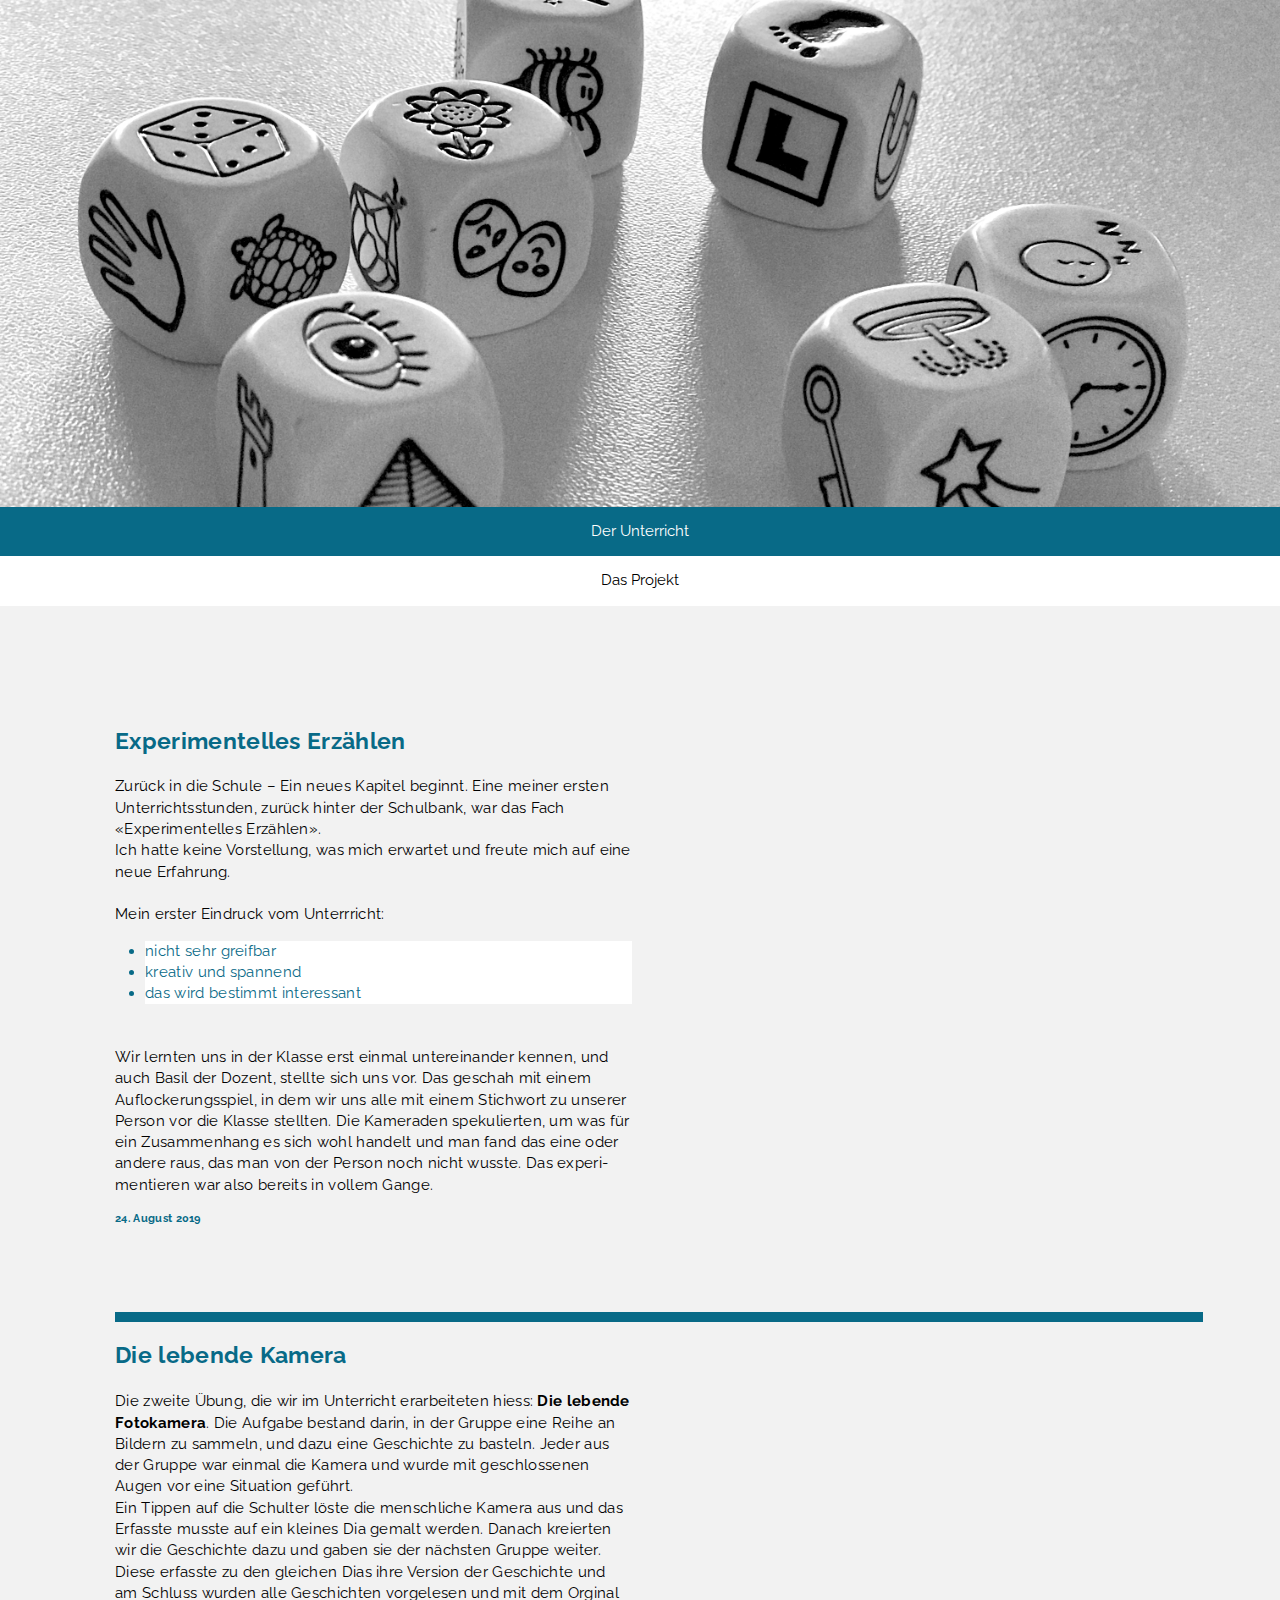
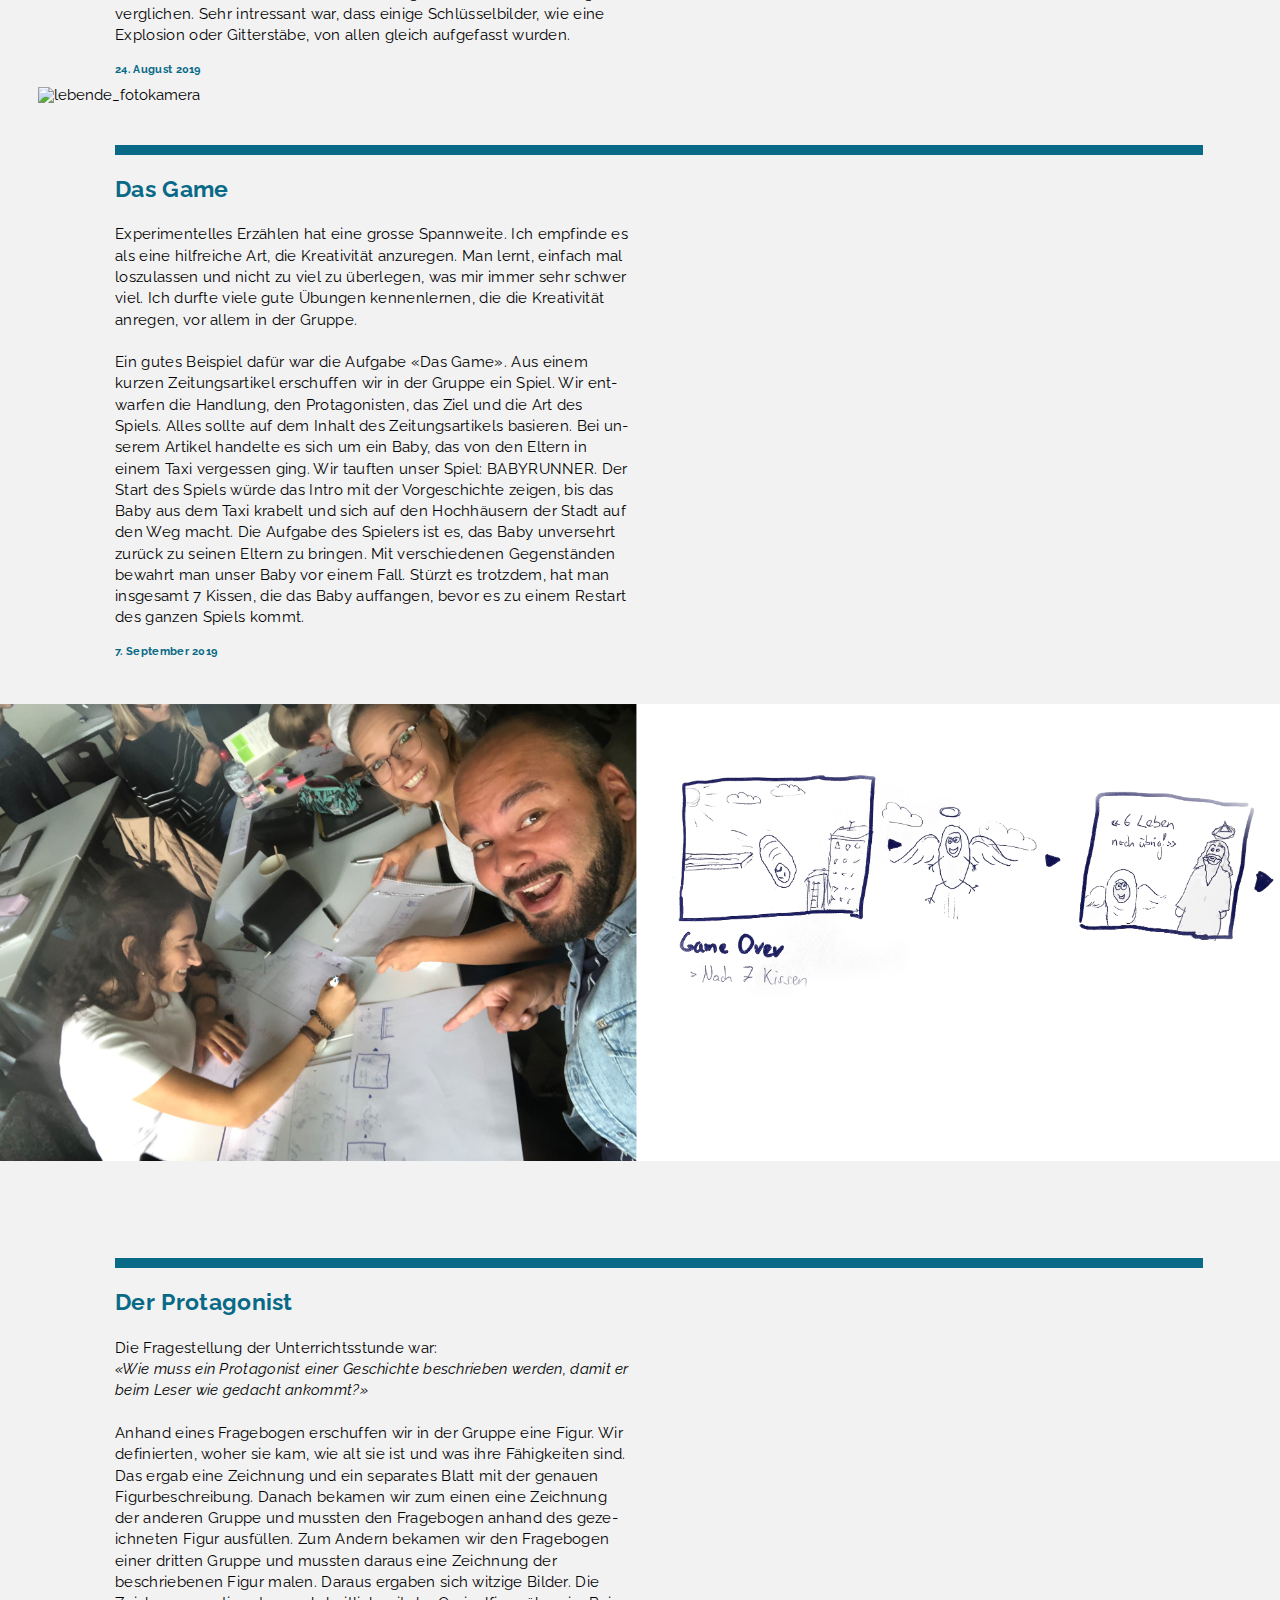
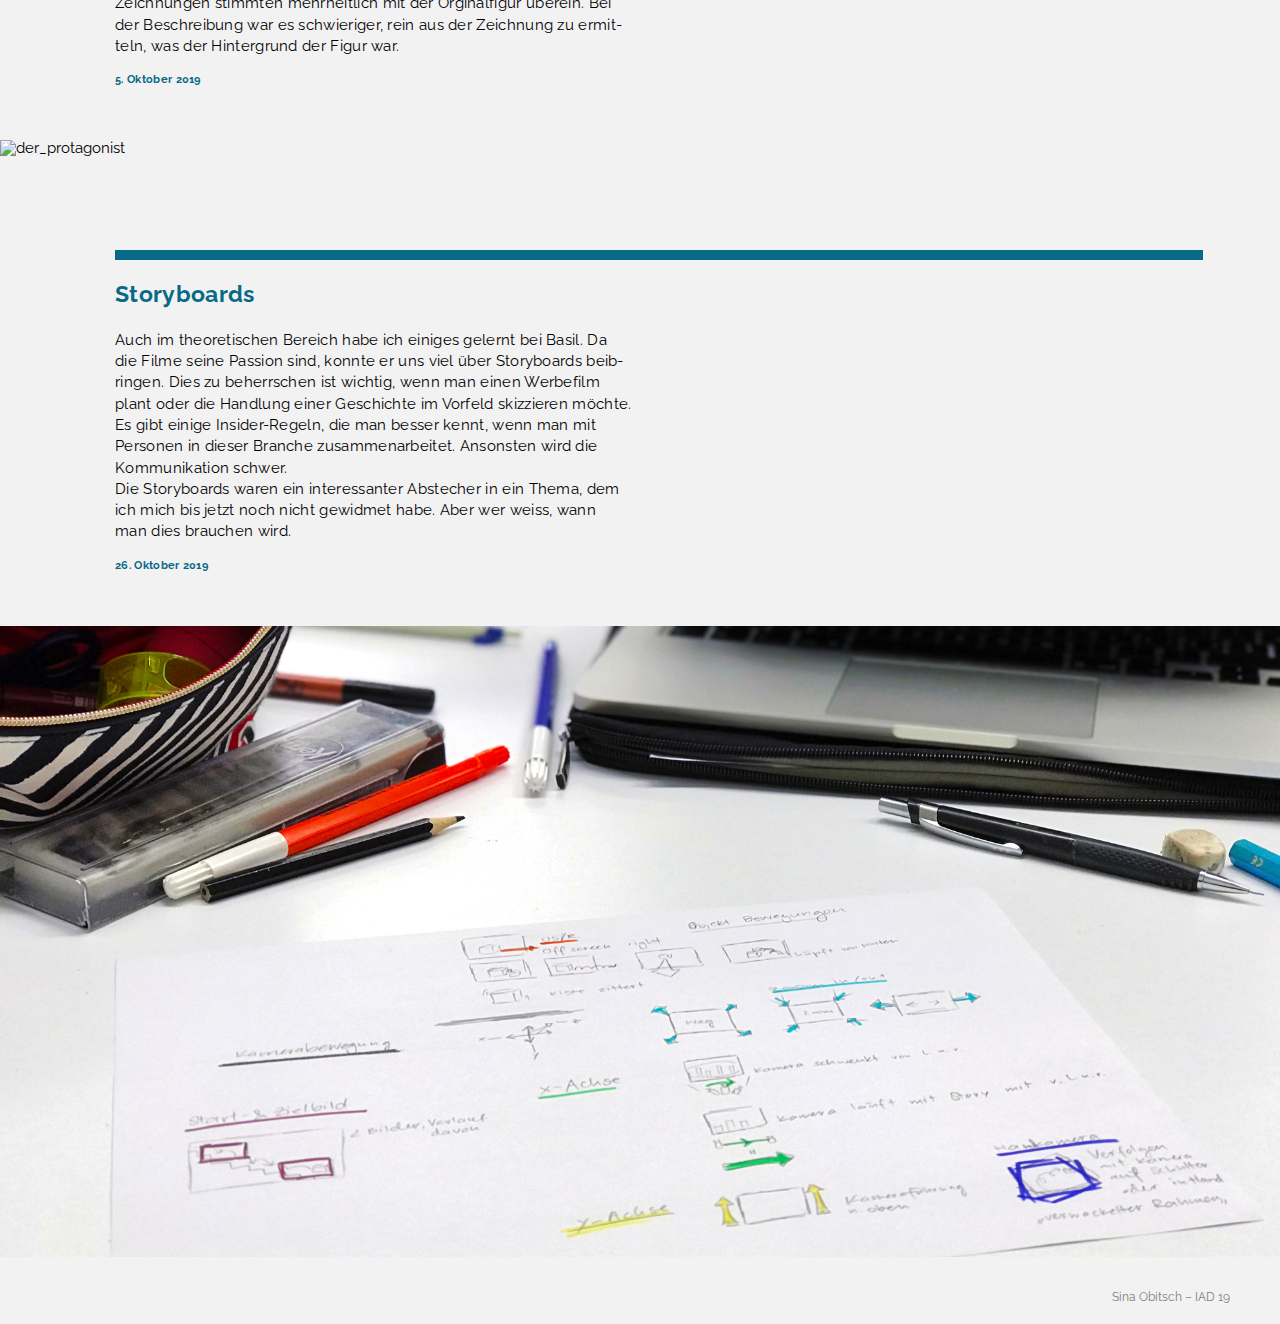
==== docs/index.html @ 6e7e68b5 "zweite seite pushen mit projekt" ====
<!DOCTYPE html>
<html lang="en">
  <head>
    <meta charset="utf-8">
    <meta name="viewport" content="width=device-width, initial-scale=1.0">
    <link rel="stylesheet" href="normalize.css">
    <link href="https://fonts.googleapis.com/css?family=Raleway:400,700&display=swap" rel="stylesheet">
    <link rel="stylesheet" type="text/css" href="./styles/main.css">
    <title>Experimentelles Erzählen – Der Unterricht</title>
  </head>

  <body       style="background-color:#F2F2F2;">



    <div class="container">
  <img src="./asset/head_lab_semesterarbeit.jpg" alt="head_lab_semesterarbeit" style="width:100%;">
    </div> <br><br><br>


    <ul class="menu">
      <li><a class="active" href="#home">Der Unterricht</a></li>
      <li><a href="Sina_Obitsch_Projekt.html">Das Projekt</a></li>
    </ul>


    <div class="abschnitt1">
      <h2>Experimentelles Erzählen</h2>
      <p> Zurück in die Schule – Ein neues Kapitel beginnt. Eine meiner ersten
        Unterrichtsstunden, zurück hinter der Schulbank, war das Fach «Experimentelles Erzählen».<br>
        Ich hatte keine Vorstellung, was mich erwartet und freute mich auf eine neue Erfahrung.
        <br><br>Mein erster Eindruck vom Unterrricht:<br>
          <li class="b">nicht sehr greifbar</li>
          <li class="b">kreativ und spannend</li>
          <li class="b">das wird bestimmt interessant</li>
          <br>
<br>

    Wir lernten uns in der Klasse erst einmal untereinander kennen, und auch Basil der Dozent, stellte sich uns vor.
        Das geschah mit einem Auflockerungsspiel, in dem wir uns alle mit einem Stichwort zu unserer Person vor die Klasse stellten.
        Die Kameraden spekulierten, um was für ein Zusammenhang es sich wohl handelt und man fand das eine oder andere raus,
        das man von der Person noch nicht wusste. Das experimentieren war also bereits in vollem Gange. <br>
        </p>
<h3>24. August 2019</h3>
</div>
<br> <br>

<hr>

  <div class="abschnitt1">
    <h2>Die lebende Kamera </h2>
    <p> Die zweite Übung, die wir im Unterricht erarbeiteten hiess: <b> Die lebende Fotokamera</b>.
      Die Aufgabe bestand darin, in der Gruppe eine Reihe an Bildern zu sammeln, und dazu
      eine Geschichte zu basteln. Jeder aus der Gruppe war einmal die Kamera und wurde
      mit geschlossenen Augen vor eine Situation geführt. <br>
      Ein Tippen auf die Schulter löste die menschliche Kamera aus und das Erfasste musste auf ein kleines Dia gemalt werden.
      Danach kreierten wir die Geschichte dazu und gaben sie der nächsten Gruppe weiter. Diese erfasste zu den gleichen Dias
      ihre Version der Geschichte und am Schluss wurden alle Geschichten vorgelesen und mit dem Orginal verglichen.
      Sehr intressant war, dass einige Schlüsselbilder, wie eine Explosion oder Gitterstäbe, von allen gleich aufgefasst wurden. </p>
<h3>24. August 2019</h3>
</div>

<div class="lebende_fotokamera">
<img src="./asset/lebende_kamera.png" alt="lebende_fotokamera" style="width:92%;margin-left: 3%;margin-right: 3%;">
</div>

</div>

<hr>

<div class="abschnitt1">
  <h2>Das Game </h2>
  <p> Experimentelles Erzählen hat eine grosse Spannweite. Ich empfinde es als eine hilfreiche Art,
    die Kreativität anzuregen. Man lernt, einfach mal loszulassen und nicht zu viel zu überlegen,
    was mir immer sehr schwer viel. Ich durfte viele gute Übungen kennenlernen, die die
    Kreativität anregen, vor allem in der Gruppe. <br>
    <br>

    Ein gutes Beispiel dafür war die Aufgabe «Das Game». Aus einem kurzen Zeitungsartikel erschuffen wir
    in der Gruppe ein Spiel. Wir entwarfen die Handlung, den Protagonisten, das Ziel und die Art des Spiels.
    Alles sollte auf dem Inhalt des Zeitungsartikels basieren. Bei unserem Artikel handelte es sich um ein Baby,
    das von den Eltern in einem Taxi vergessen ging. Wir tauften unser Spiel: BABYRUNNER. Der Start des Spiels
    würde das Intro mit der Vorgeschichte zeigen, bis das Baby aus dem Taxi krabelt und sich auf den Hochhäusern der
    Stadt auf den Weg macht. Die Aufgabe des Spielers ist es, das Baby unversehrt zurück zu seinen Eltern zu bringen.
  Mit verschiedenen Gegenständen bewahrt man unser Baby vor einem Fall. Stürzt es trotzdem, hat man insgesamt 7 Kissen, die das Baby auffangen,
  bevor es zu einem Restart des ganzen Spiels kommt.</p>
<h3>7. September 2019</h3>
</div>
<br> <br>
<div class="bild01">
<img src="./asset/babyrunner.jpg" alt="babyrunner-game" style="width:100%;">
</div>
<br> <br> <br>


<hr>

<div class="abschnitt1">
  <h2>Der Protagonist </h2>
  <p> Die Fragestellung der Unterrichtsstunde war: <br>
    <i> «Wie muss ein Protagonist einer Geschichte beschrieben
    werden, damit er beim Leser wie gedacht ankommt?» </i> <Br>
      <br>
    Anhand eines Fragebogen erschuffen wir in der Gruppe eine Figur. Wir definierten, woher sie kam,
    wie alt sie ist und was ihre Fähigkeiten sind. Das ergab eine Zeichnung und ein separates Blatt mit der genauen Figurbeschreibung.
    Danach bekamen wir zum einen eine Zeichnung der anderen Gruppe und mussten den Fragebogen anhand des gezeichneten Figur ausfüllen.
    Zum Andern bekamen wir den Fragebogen einer dritten Gruppe und mussten daraus eine Zeichnung der beschriebenen Figur malen.
    Daraus ergaben sich witzige Bilder. Die Zeichnungen stimmten mehrheitlich mit der Orginalfigur überein.
    Bei der Beschreibung war es schwieriger, rein aus der Zeichnung zu ermitteln, was der Hintergrund der Figur war.  </p>
<h3>5. Oktober 2019</h3>
<br> <br>
</div>

<div class="bild01">
  <img src="./asset/heldinnen.png" alt="der_protagonist" style="width:100%;">
</div>
<br> <br> <br>
<hr>


<div class="abschnitt1">
  <h2>Storyboards</h2>
  <p>
    Auch im theoretischen Bereich habe ich einiges gelernt bei Basil. Da die Filme seine Passion sind, konnte er uns
    viel über Storyboards beibringen. Dies zu beherrschen ist wichtig, wenn man einen Werbefilm plant oder die Handlung
    einer Geschichte im Vorfeld skizzieren möchte. Es gibt einige Insider-Regeln, die man besser kennt, wenn man mit Personen in
    dieser Branche zusammenarbeitet. Ansonsten wird die Kommunikation schwer.<br>
    Die Storyboards waren ein interessanter Abstecher in ein Thema, dem ich mich bis jetzt noch nicht gewidmet habe. Aber wer weiss, wann man dies brauchen wird. </p>
<h3>26. Oktober 2019</h3>
<br> <br>
</div>

<div class="lebende_fotokamera">
  <img src="./asset/storyboard1.jpg" alt="storyboard" style="width:100%;">
</div>
<br>

<div class="abspann">
  <p>Sina Obitsch – IAD 19</p>
</div>



  </body>
</html>
---- docs/styles/main.css ----
html{
font-family: 'Raleway', sans-serif;
font-style: normal;
font-size: 18px;
}
@media only screen and (min-width: 600px) { /* oder rem/em */
  html {
    font-size: 95%;
    }
}



    ul.menu {
      list-style-type: none;
      margin: 0;
      padding: 0;
      width: 100%;
      margin-left: 0px;
      margin-bottom: 120px;
      position:-webkit-sticky;
      position:sticky; top:0;
      background-color: #f1f1f1;
      border: 0px solid #086A87;
      font-family: 'Raleway', sans-serif;

    }

    li a {
      display: block;
      color: #000;
      padding: 16px 16px;
      text-decoration: none;
    }

    li {
      text-align: center;
      background-color: white;
      border-bottom: 0px solid #086A87;
    }

    li:last-child {
      border-bottom: white;
      background-color: white;
    }

    li a.active {
      background-color: #086A87;
      color: white;
    }

    li a:hover:not(.active) {
      background-color: #0B2F3A;
      color: white;
    }

li.b{
  text-align: left;
  margin-left: 30px;
  color:#086A87

}


.container img{
max-width: 100%;
perspective-origin: center;
margin: 0 auto;
margin-bottom: -67px;
}

.abschnitt1 {
  width: 86%;
  max-width: 34rem;
  margin: 0 auto;
  margin-left: 7%;
  margin-right: 7%;
  line-height: 1.4;
  letter-spacing: 0.02em;
  hyphens: auto;
}

.abspann p {
  color:grey;
  text-align: right;
  margin-right: 50px;
  font-size: 12px;
  margin-bottom: 20px;

}

@media only screen and (min-width: 600px) {
  .abschnitt1 {
    width: 85%;
    margin-left: 9%;
    margin-right: 6%;
  }
}

h2 {
  color: #086A87;
}

h3 {color: #086A87;
  font-size: 11px;
  margin-bottom: 10px;
}

h4 {font-size: 20px;
  margin-top: -20px;
  margin-bottom: -30px;
}

hr {
  margin-top: 40px;
  width: 85%;
  height: 10px;
  background-color: #086A87;
  border: none;
}



ul.app {
  list-style-type: none;
  margin: center;
  padding: 0;
  width:100%;
  margin-top: 25px;
  margin-bottom: 30px;
  background-color: #f1f1f1;
  border: 0px solid #086A87;
  font-family: 'Raleway', sans-serif;
}

  @keyframes slideshow {
  	10% {left: 0;}
  	20% {left: 0;}
  	30% {left: 0;}
  	40% {left: -100%;}
  	50% {left: -100%;}
  	60% {left: -100%;}
  	70% {left: -200%;}
  	80% {left: -200%;}
  	90% {left: -200%;}
  	100% {left: 0;}
  }


  #slider{overflow:hidden;width:100%;margin:5px auto; }
  #slider figure img{width:20%;float:left;}
  #slider figure{position:relative;width:500%;margin:0;left:0;text-align:left;animation:10s slideshow infinite}

  @media screen and (max-width: 767px) {#slider {overflow: hidden; width: 100%; margin: 0 auto;}}



@media only screen and (min-width: 600px) {
  hr {
    margin-left: 9%;
.bild01 img{
  width: 100%;
}
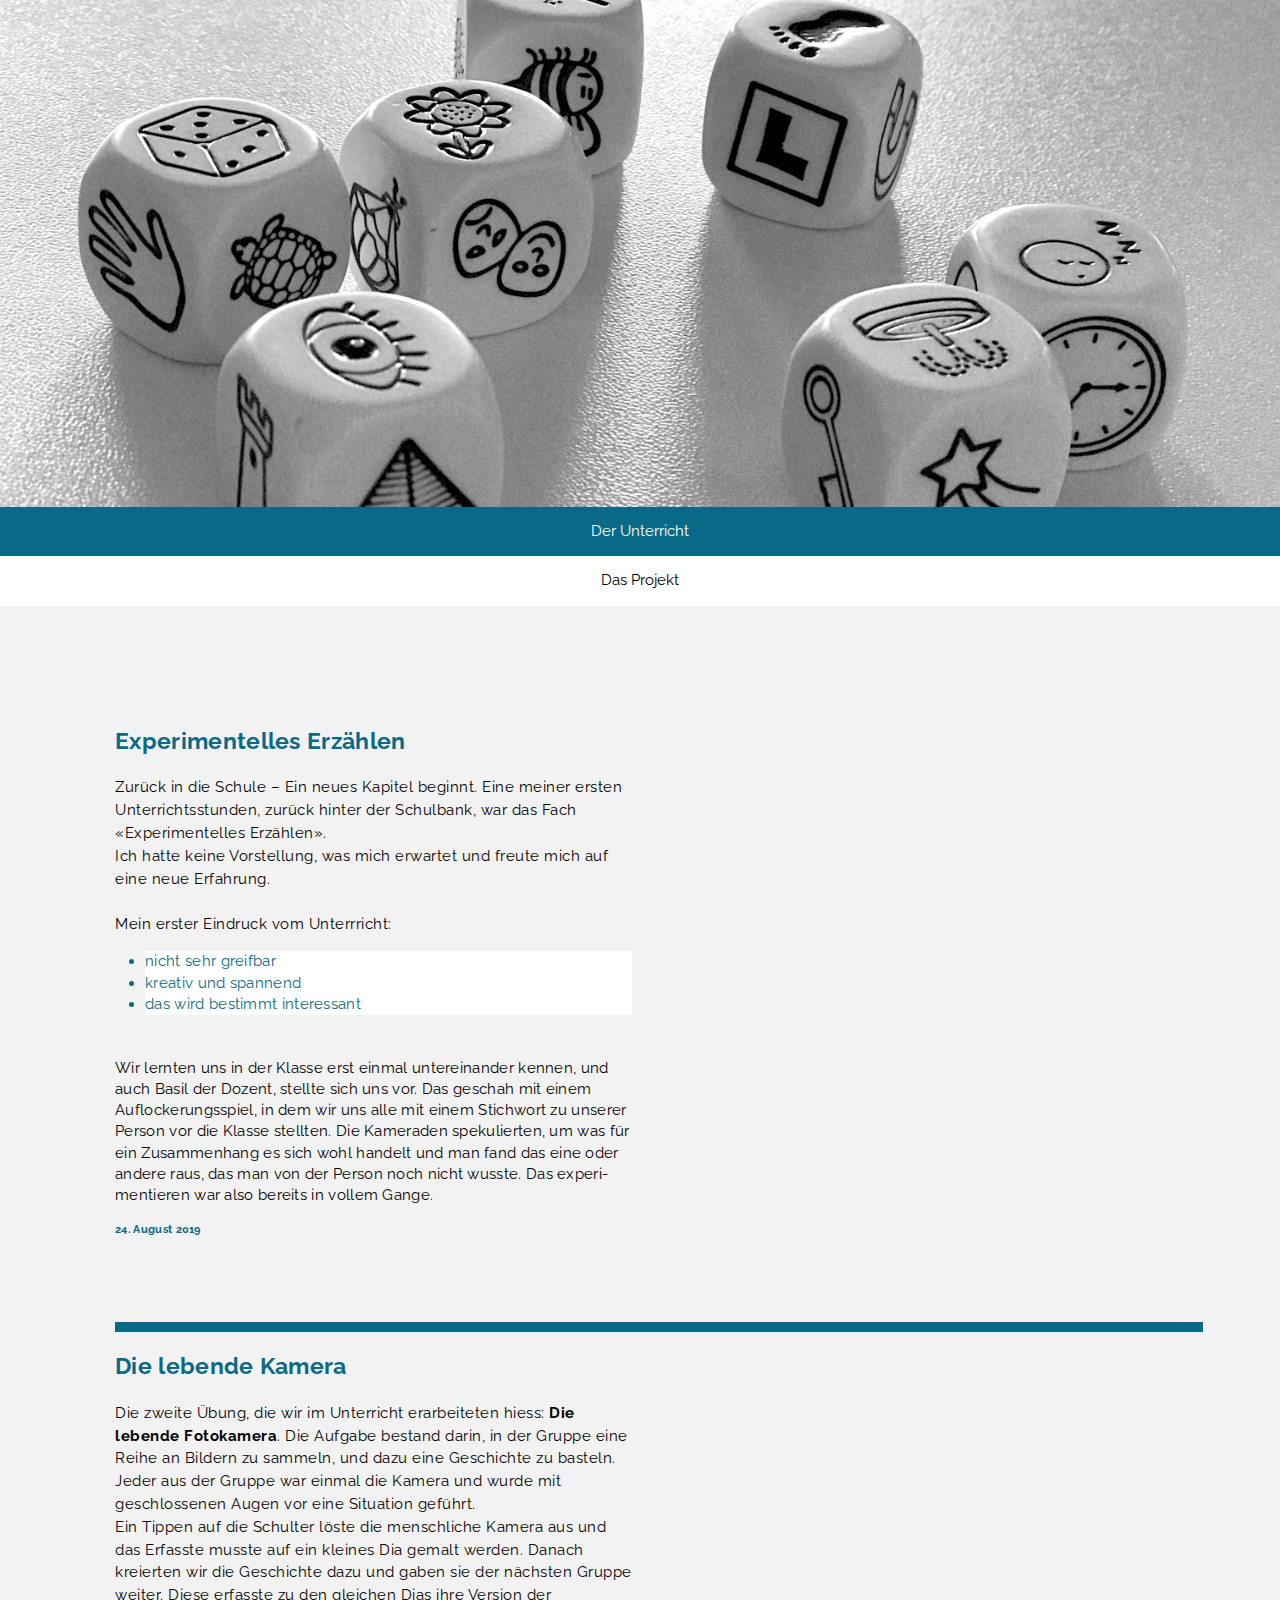
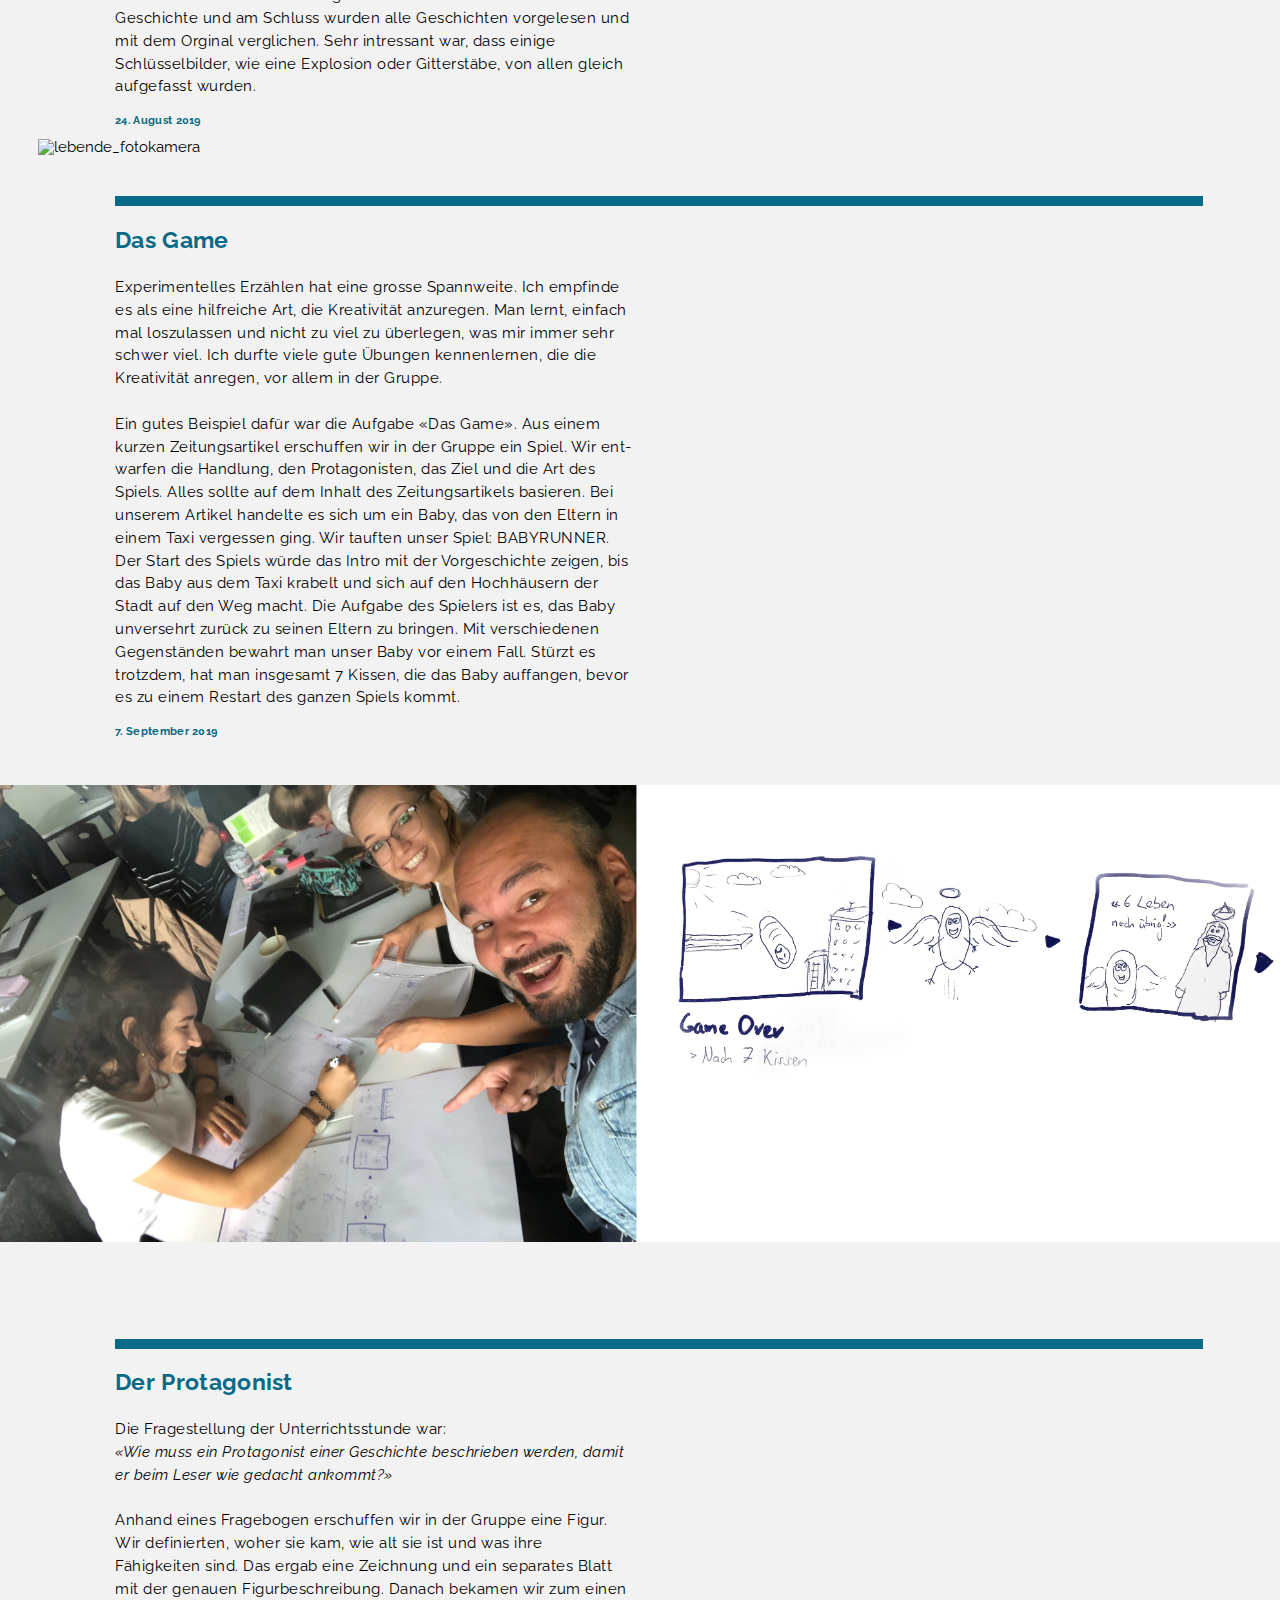
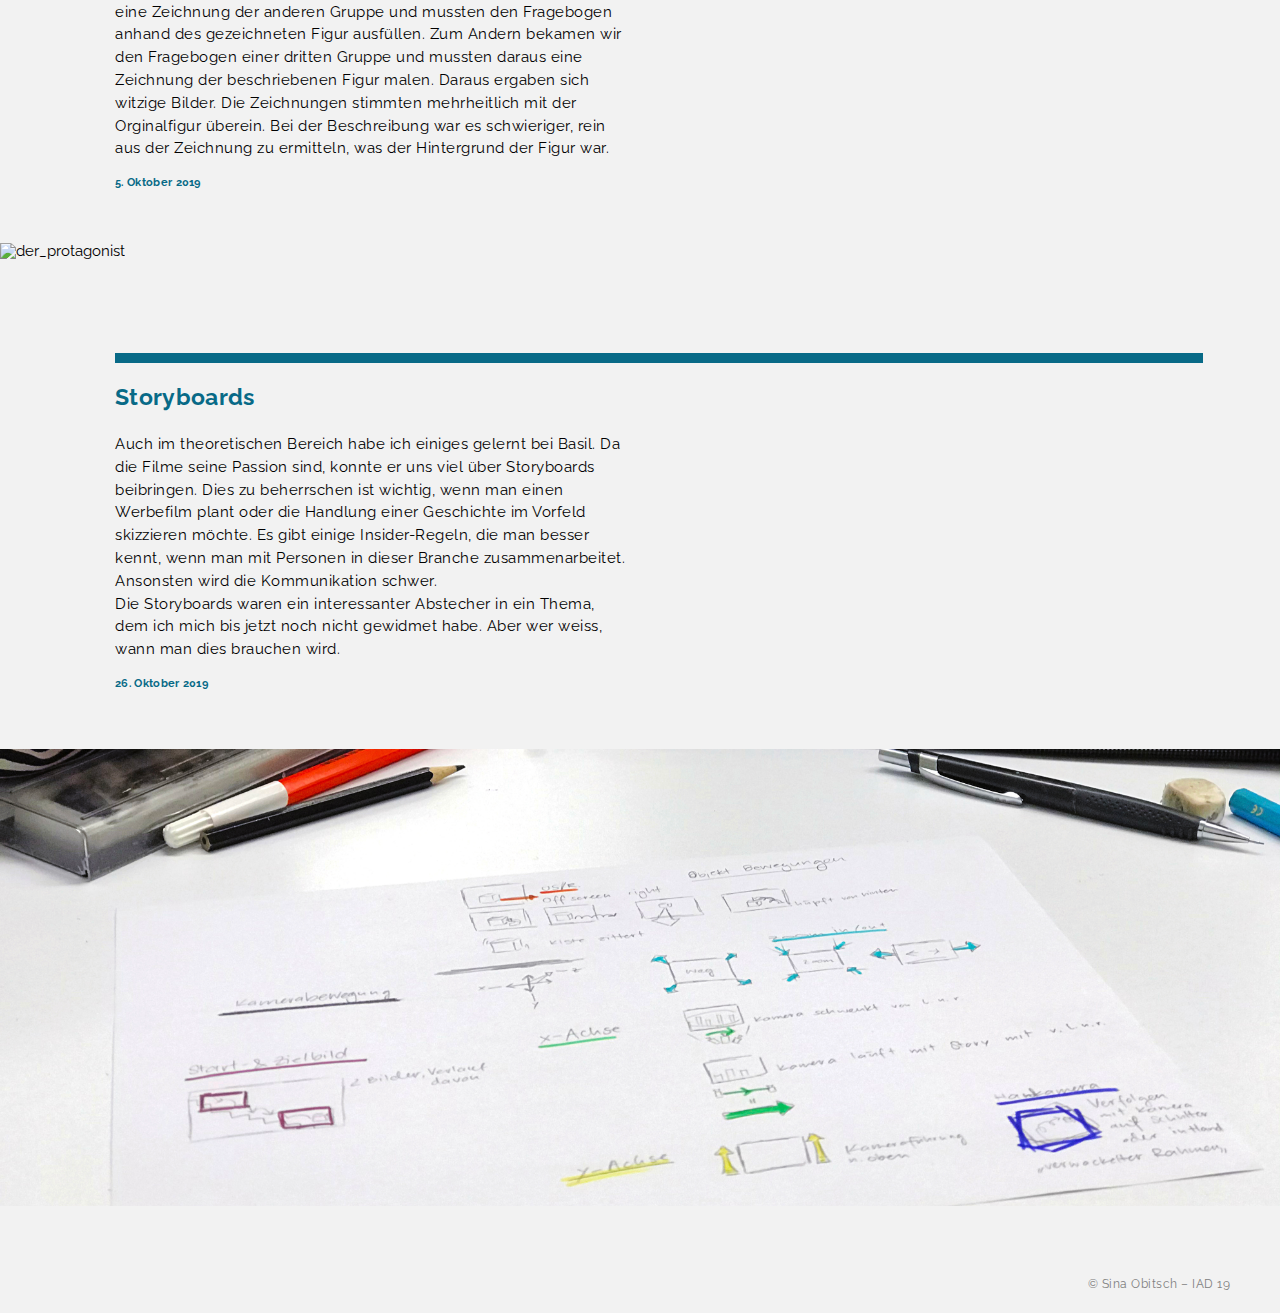
==== commit a79a09ad: "weitere anpassungen. video rein. slider background. file namen geaendert" ====
--- a/docs/index.html
+++ b/docs/index.html
@@ -130,13 +130,20 @@
 <br> <br>
 </div>
 
-<div class="lebende_fotokamera">
-  <img src="./asset/storyboard1.jpg" alt="storyboard" style="width:100%;">
-</div>
-<br>
+
+
+<div id="slider">
+       <figure>
+           <img src="./asset/storyboard1.jpg" />
+           <img src="./asset/storyboard2.jpg" />
+           <img src="./asset/storyboard3.jpg" />
+       </figure>
+   </div>
+
+   <br> <br> <br>
 
 <div class="abspann">
-  <p>Sina Obitsch – IAD 19</p>
+  <p>© Sina Obitsch – IAD 19</p>
 </div>
 
 
--- a/docs/styles/main.css
+++ b/docs/styles/main.css
@@ -1,15 +1,21 @@
 html{
 font-family: 'Raleway', sans-serif;
 font-style: normal;
+
 font-size: 18px;
 }
 @media only screen and (min-width: 600px) { /* oder rem/em */
   html {
     font-size: 95%;
+
     }
 }
 
 
+p{
+  letter-spacing: 0.5px;
+  line-height: 1.5;
+}
 
     ul.menu {
       list-style-type: none;
@@ -23,6 +29,7 @@
       background-color: #f1f1f1;
       border: 0px solid #086A87;
       font-family: 'Raleway', sans-serif;
+      z-index: 1;
 
     }
 
@@ -129,10 +136,14 @@
   margin-top: 25px;
   margin-bottom: 30px;
   background-color: #f1f1f1;
-  border: 0px solid #086A87;
+  border: 2px solid #086A87;
+
   font-family: 'Raleway', sans-serif;
 }
 
+div.slider{
+  z-index: 2;
+}
   @keyframes slideshow {
   	10% {left: 0;}
   	20% {left: 0;}
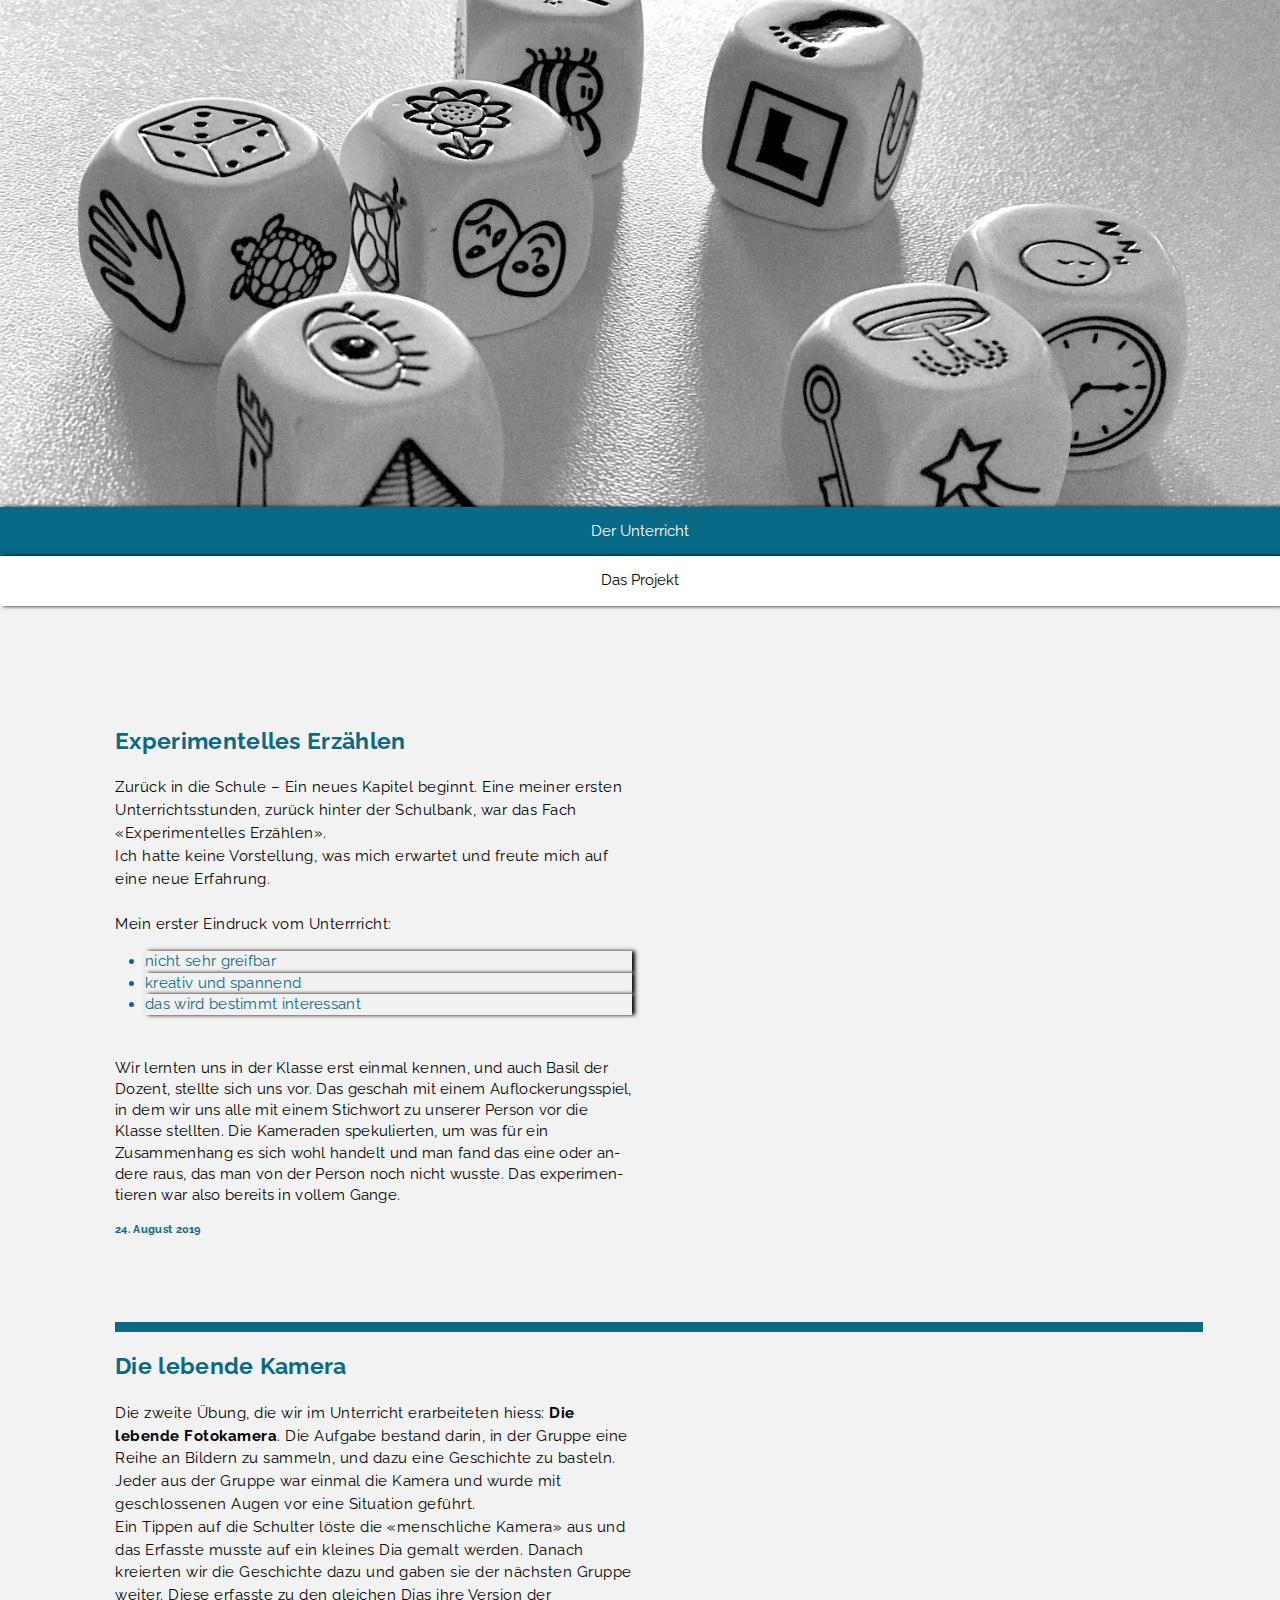
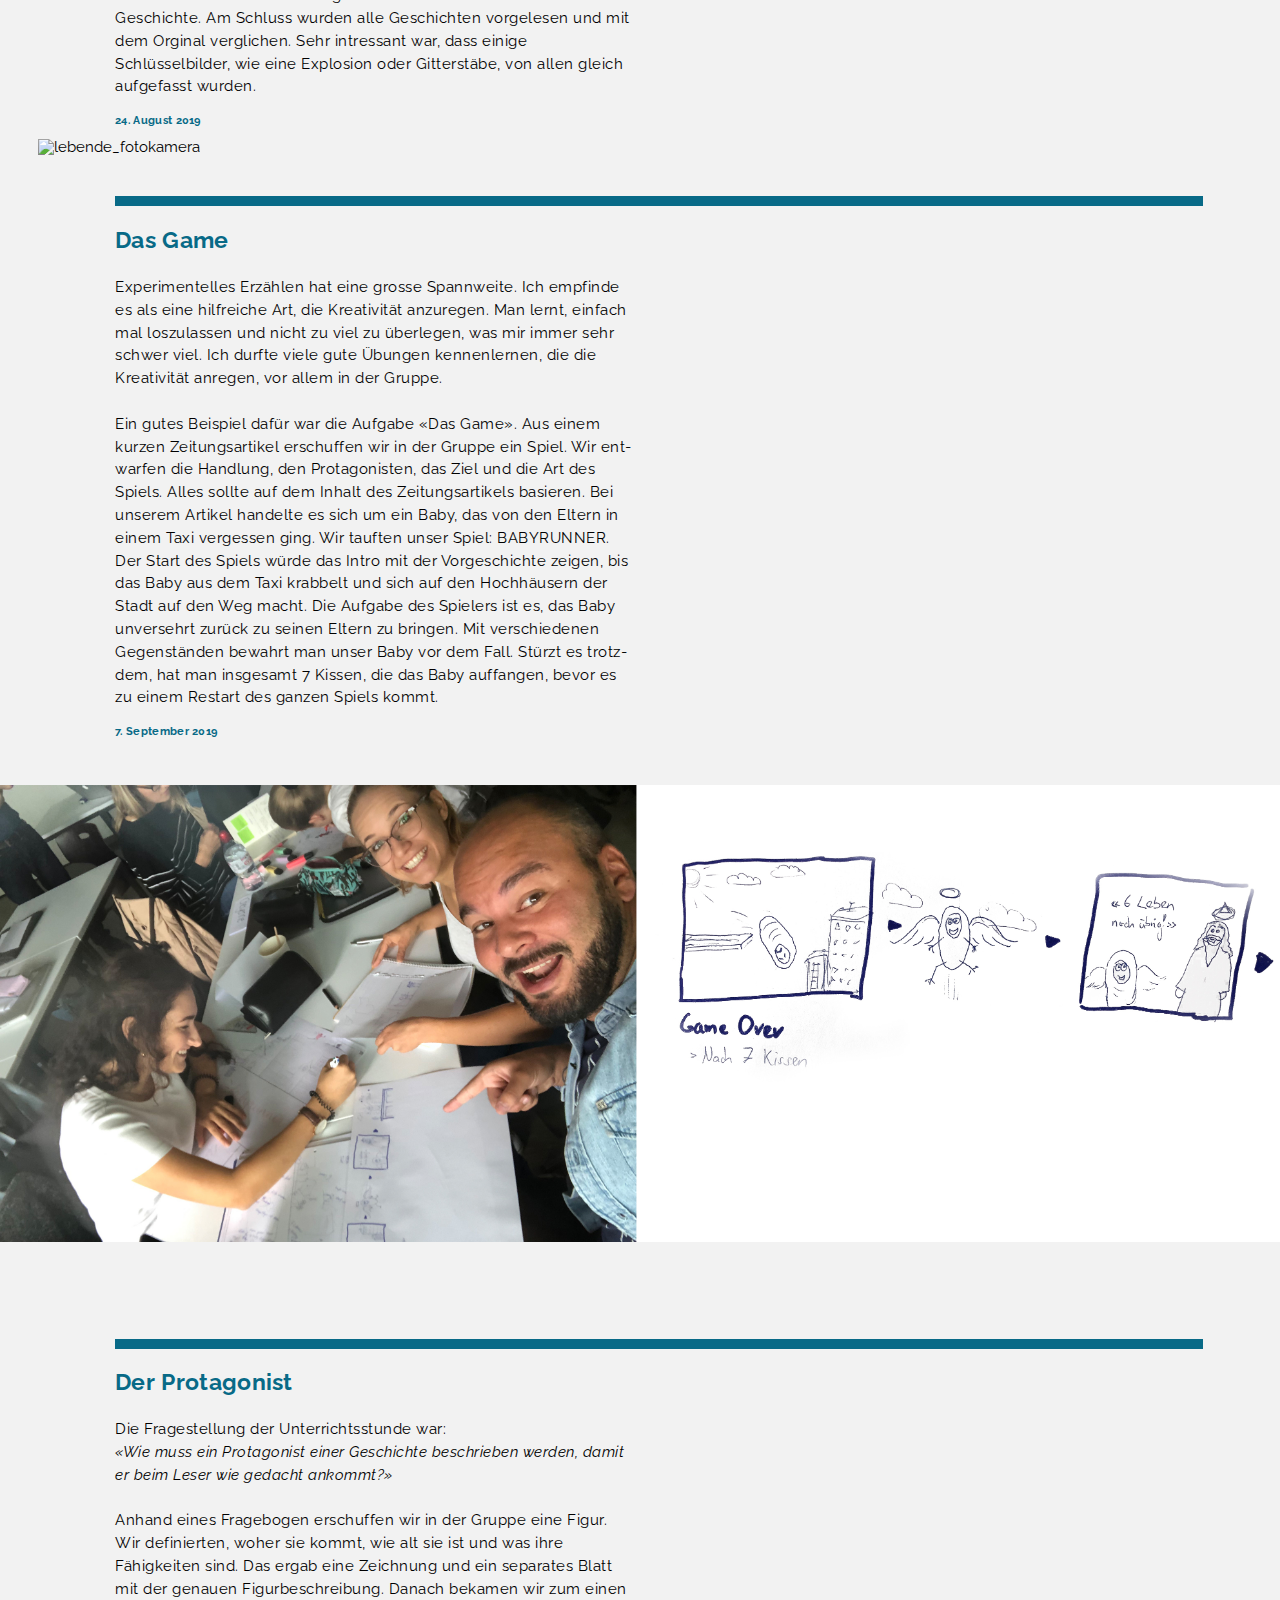
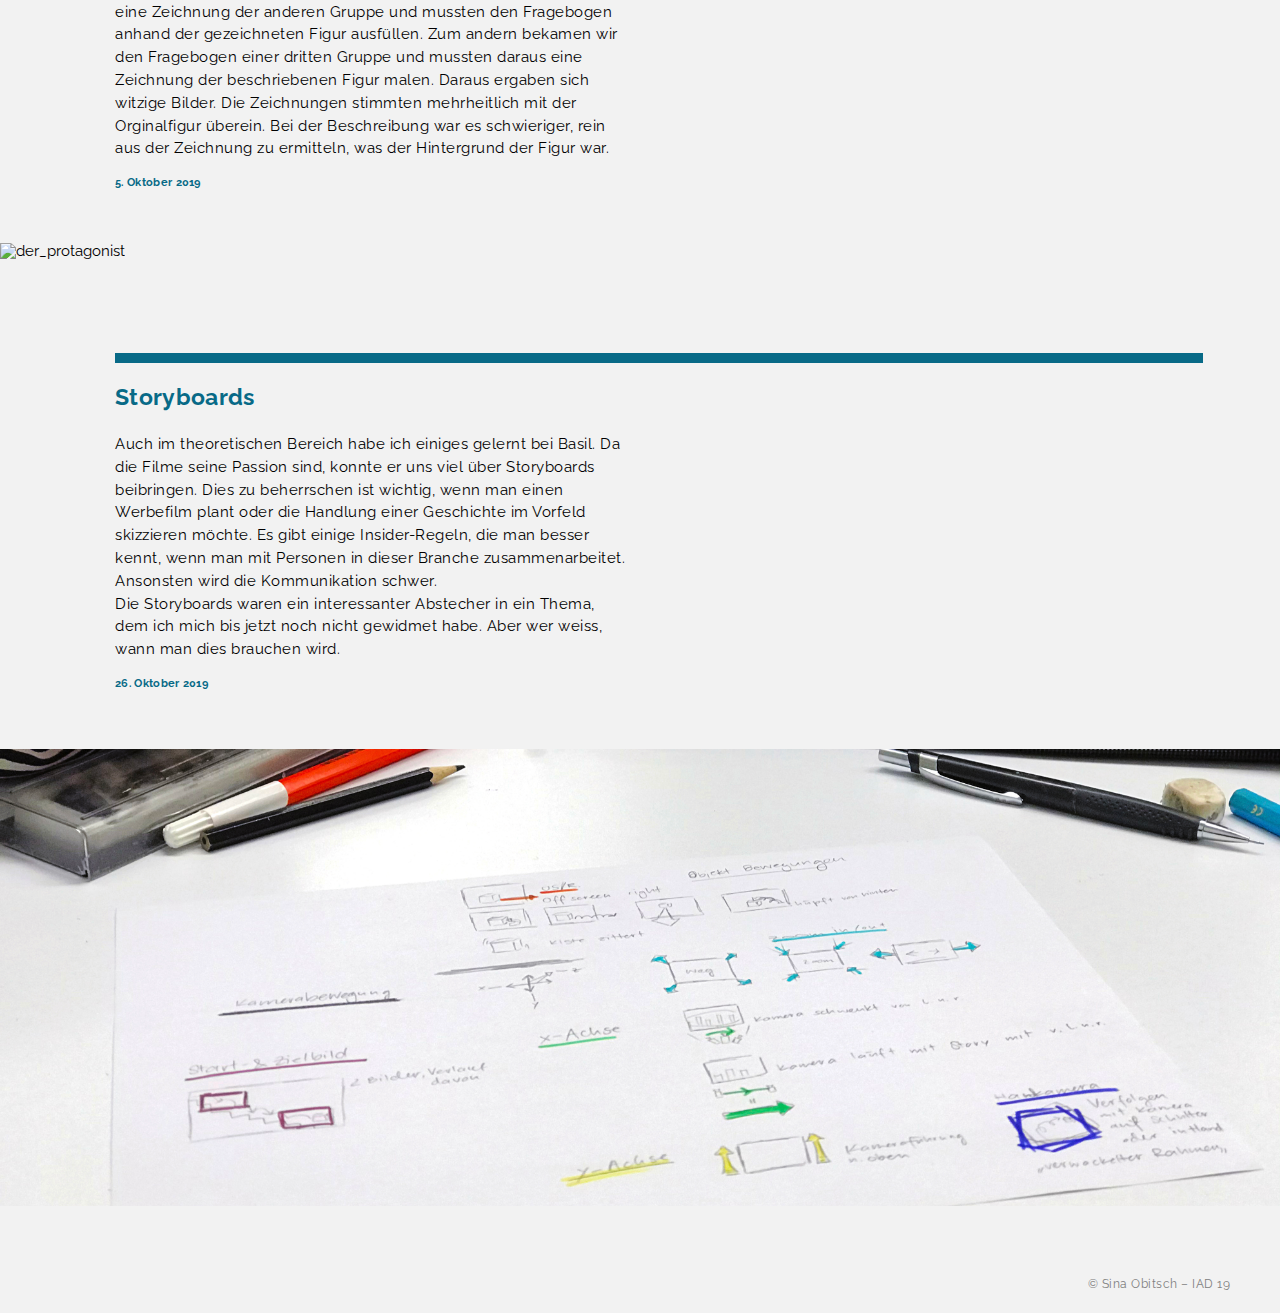
==== commit b9751a49: "inhaltliche verbesserungen" ====
--- a/docs/index.html
+++ b/docs/index.html
@@ -20,7 +20,7 @@
 
     <ul class="menu">
       <li><a class="active" href="#home">Der Unterricht</a></li>
-      <li><a href="Sina_Obitsch_Projekt.html">Das Projekt</a></li>
+      <li><a href="Sina Obitsch_Projekt.html">Das Projekt</a></li>
     </ul>
 
 
@@ -36,7 +36,7 @@
           <br>
 <br>
 
-    Wir lernten uns in der Klasse erst einmal untereinander kennen, und auch Basil der Dozent, stellte sich uns vor.
+    Wir lernten uns in der Klasse erst einmal kennen, und auch Basil der Dozent, stellte sich uns vor.
         Das geschah mit einem Auflockerungsspiel, in dem wir uns alle mit einem Stichwort zu unserer Person vor die Klasse stellten.
         Die Kameraden spekulierten, um was für ein Zusammenhang es sich wohl handelt und man fand das eine oder andere raus,
         das man von der Person noch nicht wusste. Das experimentieren war also bereits in vollem Gange. <br>
@@ -53,9 +53,9 @@
       Die Aufgabe bestand darin, in der Gruppe eine Reihe an Bildern zu sammeln, und dazu
       eine Geschichte zu basteln. Jeder aus der Gruppe war einmal die Kamera und wurde
       mit geschlossenen Augen vor eine Situation geführt. <br>
-      Ein Tippen auf die Schulter löste die menschliche Kamera aus und das Erfasste musste auf ein kleines Dia gemalt werden.
+      Ein Tippen auf die Schulter löste die «menschliche Kamera» aus und das Erfasste musste auf ein kleines Dia gemalt werden.
       Danach kreierten wir die Geschichte dazu und gaben sie der nächsten Gruppe weiter. Diese erfasste zu den gleichen Dias
-      ihre Version der Geschichte und am Schluss wurden alle Geschichten vorgelesen und mit dem Orginal verglichen.
+      ihre Version der Geschichte. Am Schluss wurden alle Geschichten vorgelesen und mit dem Orginal verglichen.
       Sehr intressant war, dass einige Schlüsselbilder, wie eine Explosion oder Gitterstäbe, von allen gleich aufgefasst wurden. </p>
 <h3>24. August 2019</h3>
 </div>
@@ -80,9 +80,9 @@
     in der Gruppe ein Spiel. Wir entwarfen die Handlung, den Protagonisten, das Ziel und die Art des Spiels.
     Alles sollte auf dem Inhalt des Zeitungsartikels basieren. Bei unserem Artikel handelte es sich um ein Baby,
     das von den Eltern in einem Taxi vergessen ging. Wir tauften unser Spiel: BABYRUNNER. Der Start des Spiels
-    würde das Intro mit der Vorgeschichte zeigen, bis das Baby aus dem Taxi krabelt und sich auf den Hochhäusern der
+    würde das Intro mit der Vorgeschichte zeigen, bis das Baby aus dem Taxi krabbelt und sich auf den Hochhäusern der
     Stadt auf den Weg macht. Die Aufgabe des Spielers ist es, das Baby unversehrt zurück zu seinen Eltern zu bringen.
-  Mit verschiedenen Gegenständen bewahrt man unser Baby vor einem Fall. Stürzt es trotzdem, hat man insgesamt 7 Kissen, die das Baby auffangen,
+  Mit verschiedenen Gegenständen bewahrt man unser Baby vor dem Fall. Stürzt es trotzdem, hat man insgesamt 7 Kissen, die das Baby auffangen,
   bevor es zu einem Restart des ganzen Spiels kommt.</p>
 <h3>7. September 2019</h3>
 </div>
@@ -101,10 +101,10 @@
     <i> «Wie muss ein Protagonist einer Geschichte beschrieben
     werden, damit er beim Leser wie gedacht ankommt?» </i> <Br>
       <br>
-    Anhand eines Fragebogen erschuffen wir in der Gruppe eine Figur. Wir definierten, woher sie kam,
+    Anhand eines Fragebogen erschuffen wir in der Gruppe eine Figur. Wir definierten, woher sie kommt,
     wie alt sie ist und was ihre Fähigkeiten sind. Das ergab eine Zeichnung und ein separates Blatt mit der genauen Figurbeschreibung.
-    Danach bekamen wir zum einen eine Zeichnung der anderen Gruppe und mussten den Fragebogen anhand des gezeichneten Figur ausfüllen.
-    Zum Andern bekamen wir den Fragebogen einer dritten Gruppe und mussten daraus eine Zeichnung der beschriebenen Figur malen.
+    Danach bekamen wir zum einen eine Zeichnung der anderen Gruppe und mussten den Fragebogen anhand der gezeichneten Figur ausfüllen.
+    Zum andern bekamen wir den Fragebogen einer dritten Gruppe und mussten daraus eine Zeichnung der beschriebenen Figur malen.
     Daraus ergaben sich witzige Bilder. Die Zeichnungen stimmten mehrheitlich mit der Orginalfigur überein.
     Bei der Beschreibung war es schwieriger, rein aus der Zeichnung zu ermitteln, was der Hintergrund der Figur war.  </p>
 <h3>5. Oktober 2019</h3>
--- a/docs/styles/main.css
+++ b/docs/styles/main.css
@@ -44,6 +44,7 @@
       text-align: center;
       background-color: white;
       border-bottom: 0px solid #086A87;
+      box-shadow: 3px 0px 4px black;
     }
 
     li:last-child {
@@ -64,7 +65,8 @@
 li.b{
   text-align: left;
   margin-left: 30px;
-  color:#086A87
+  color:#086A87;
+  background-color: #f1f1f1;
 
 }
 
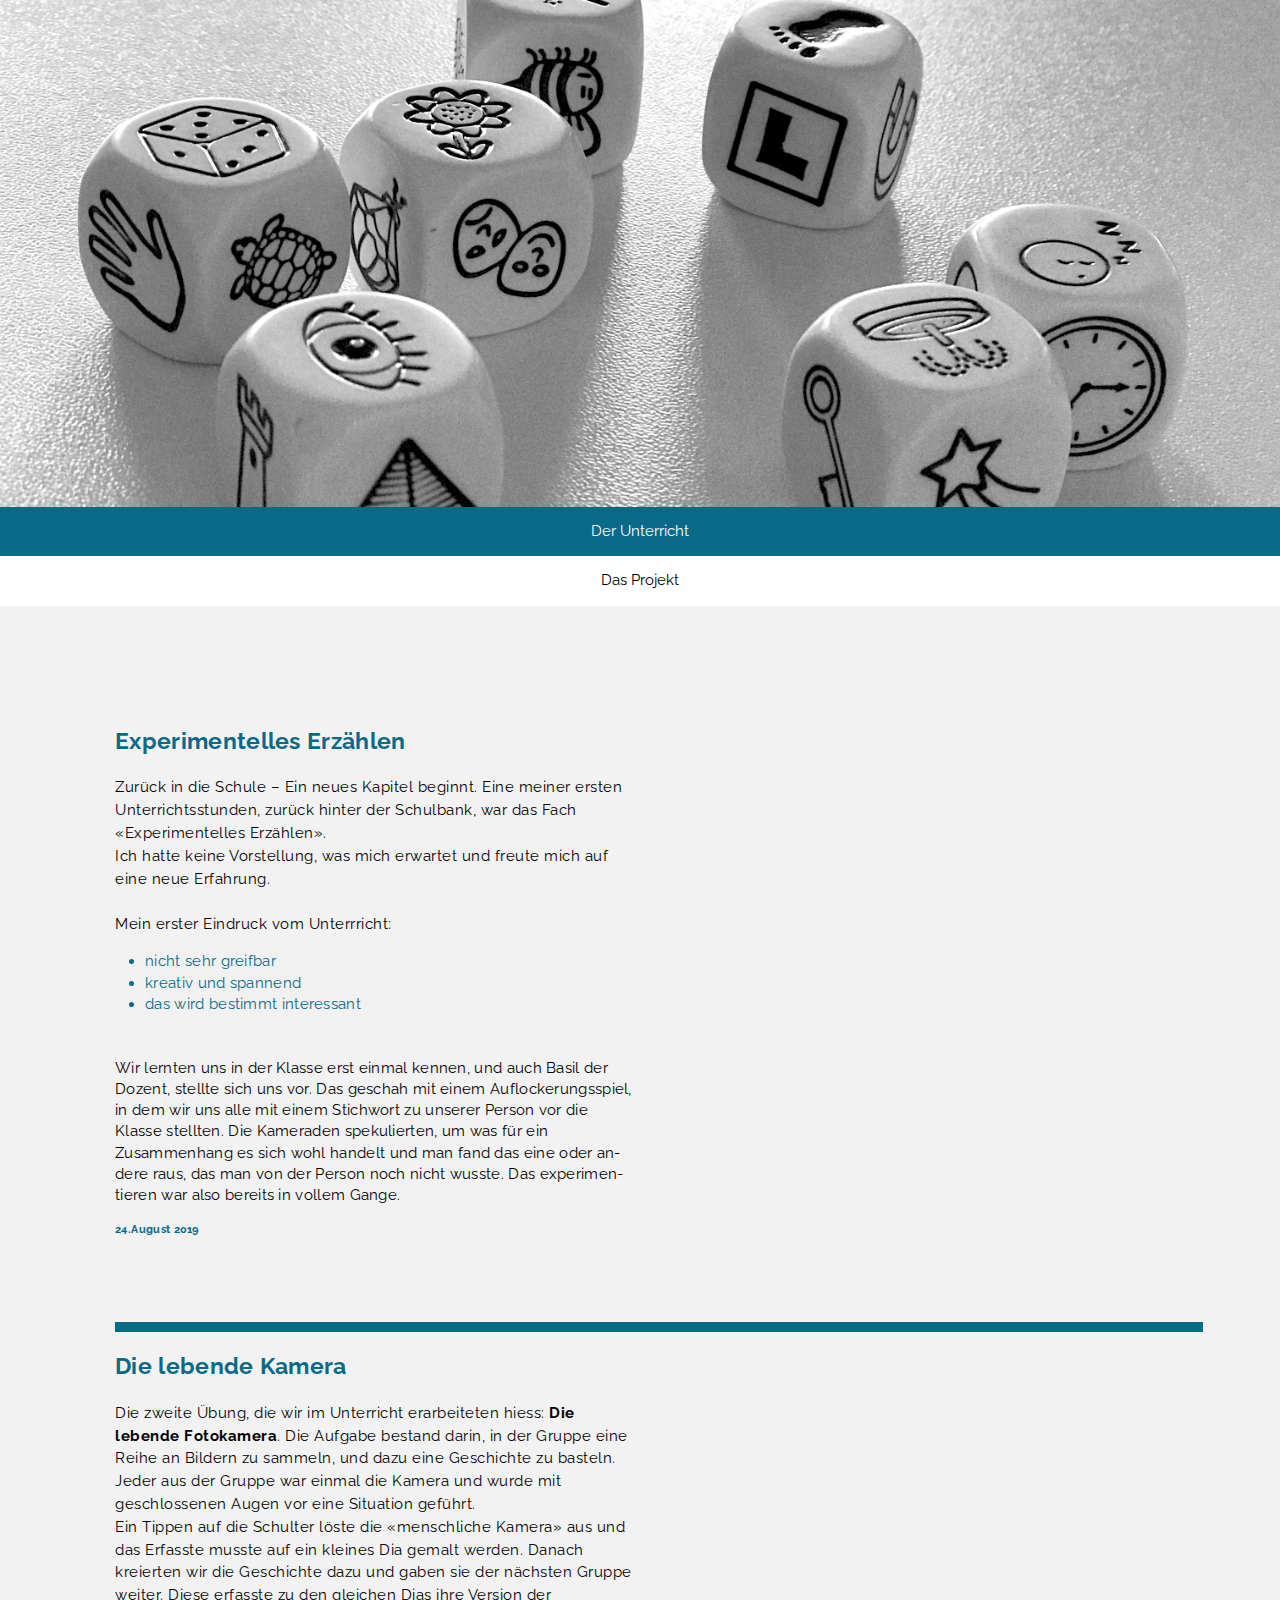
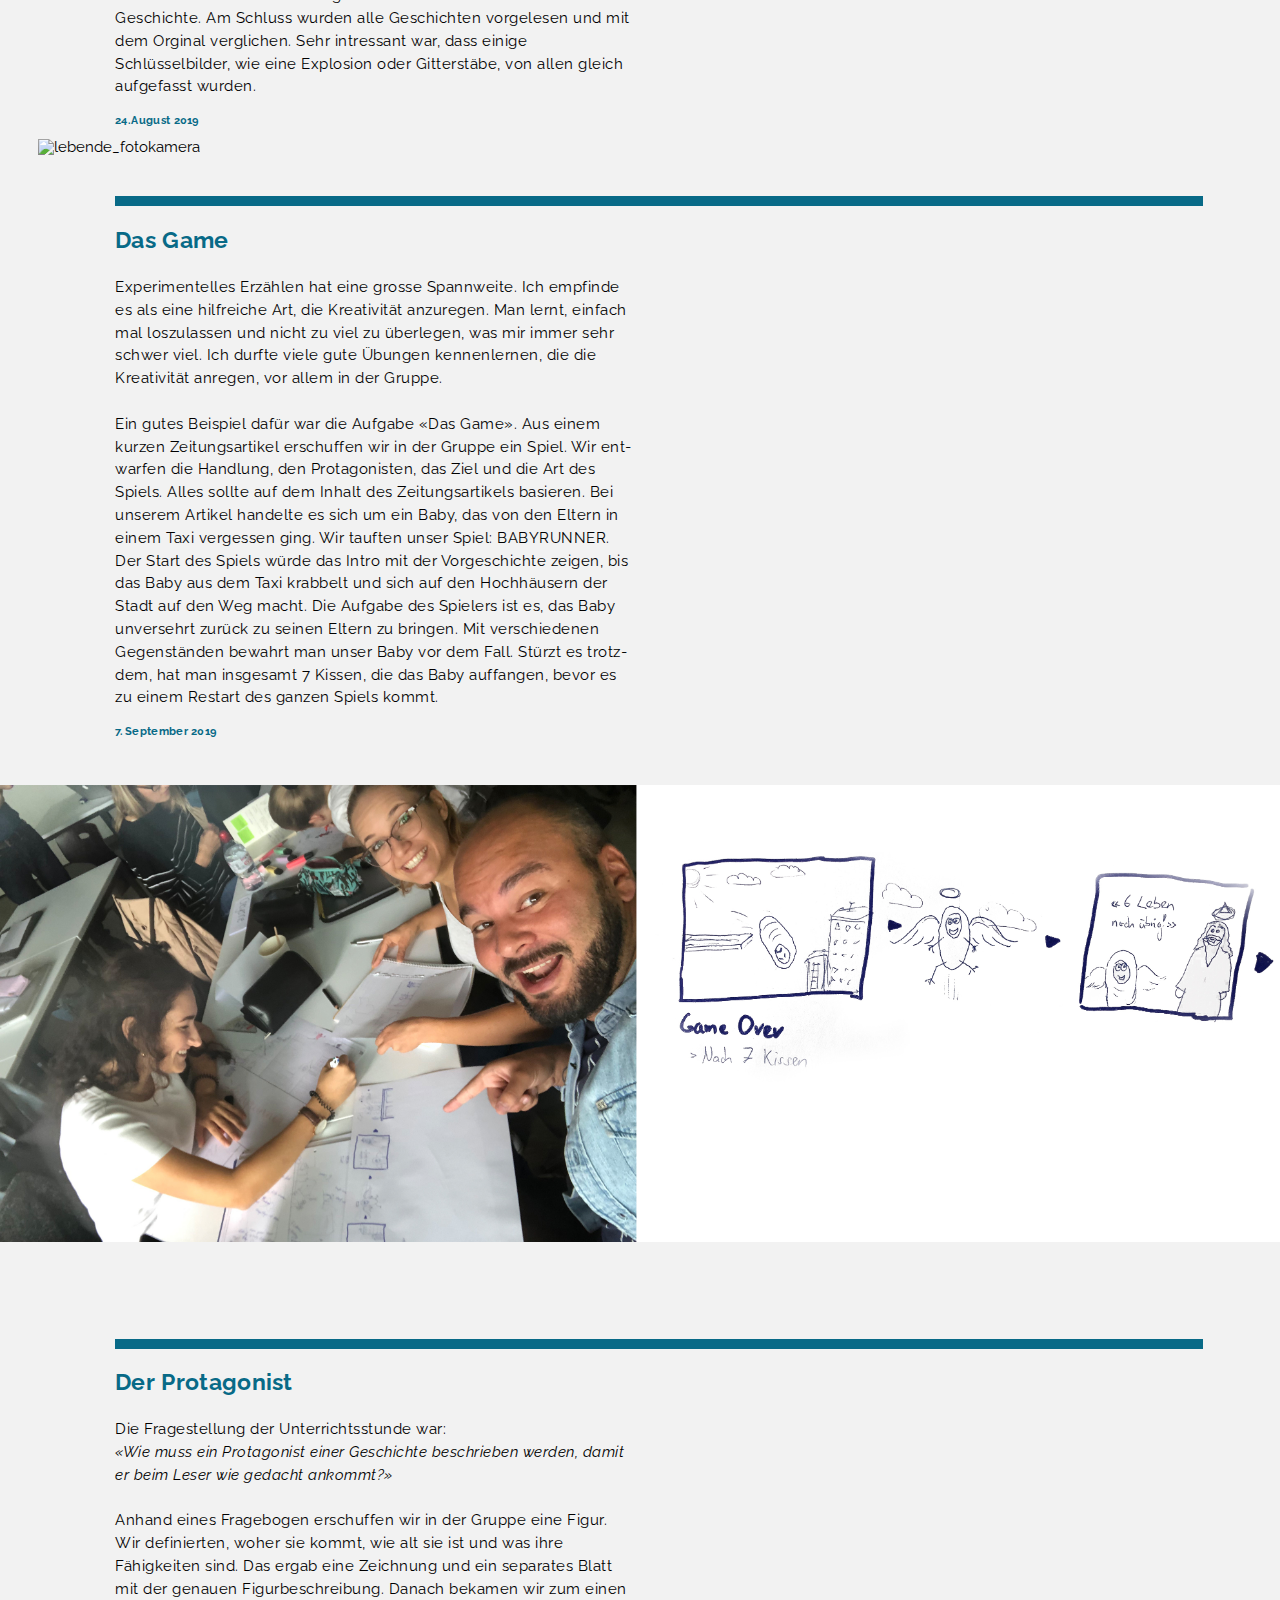
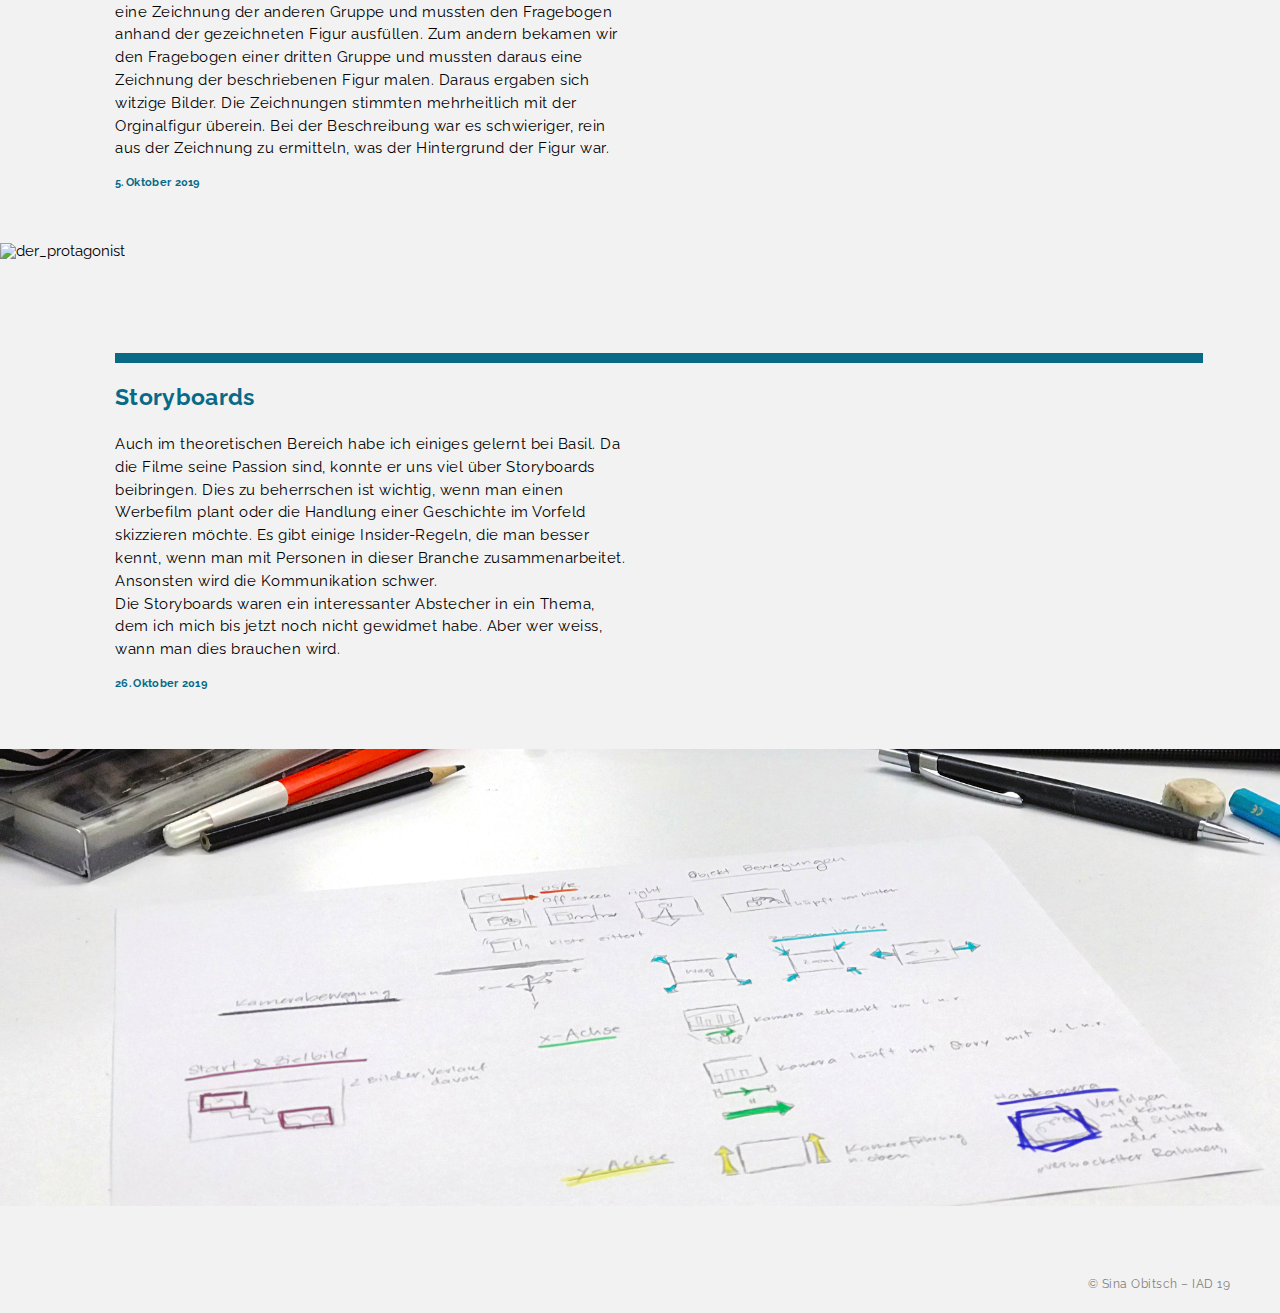
==== commit 317b282c: "abstände leerraum inhalt" ====
--- a/docs/index.html
+++ b/docs/index.html
@@ -26,7 +26,7 @@
 
     <div class="abschnitt1">
       <h2>Experimentelles Erzählen</h2>
-      <p> Zurück in die Schule – Ein neues Kapitel beginnt. Eine meiner ersten
+      <p> Zurück in die Schule&nbsp;–&nbsp;Ein neues Kapitel beginnt. Eine meiner ersten
         Unterrichtsstunden, zurück hinter der Schulbank, war das Fach «Experimentelles Erzählen».<br>
         Ich hatte keine Vorstellung, was mich erwartet und freute mich auf eine neue Erfahrung.
         <br><br>Mein erster Eindruck vom Unterrricht:<br>
@@ -41,7 +41,7 @@
         Die Kameraden spekulierten, um was für ein Zusammenhang es sich wohl handelt und man fand das eine oder andere raus,
         das man von der Person noch nicht wusste. Das experimentieren war also bereits in vollem Gange. <br>
         </p>
-<h3>24. August 2019</h3>
+<h3>24.&#x202F;August&nbsp;2019</h3>
 </div>
 <br> <br>
 
@@ -57,7 +57,7 @@
       Danach kreierten wir die Geschichte dazu und gaben sie der nächsten Gruppe weiter. Diese erfasste zu den gleichen Dias
       ihre Version der Geschichte. Am Schluss wurden alle Geschichten vorgelesen und mit dem Orginal verglichen.
       Sehr intressant war, dass einige Schlüsselbilder, wie eine Explosion oder Gitterstäbe, von allen gleich aufgefasst wurden. </p>
-<h3>24. August 2019</h3>
+<h3>24.&#x202F;August&nbsp;2019</h3>
 </div>
 
 <div class="lebende_fotokamera">
@@ -84,7 +84,7 @@
     Stadt auf den Weg macht. Die Aufgabe des Spielers ist es, das Baby unversehrt zurück zu seinen Eltern zu bringen.
   Mit verschiedenen Gegenständen bewahrt man unser Baby vor dem Fall. Stürzt es trotzdem, hat man insgesamt 7 Kissen, die das Baby auffangen,
   bevor es zu einem Restart des ganzen Spiels kommt.</p>
-<h3>7. September 2019</h3>
+<h3>7.&#x202F;September&nbsp;2019</h3>
 </div>
 <br> <br>
 <div class="bild01">
@@ -107,7 +107,7 @@
     Zum andern bekamen wir den Fragebogen einer dritten Gruppe und mussten daraus eine Zeichnung der beschriebenen Figur malen.
     Daraus ergaben sich witzige Bilder. Die Zeichnungen stimmten mehrheitlich mit der Orginalfigur überein.
     Bei der Beschreibung war es schwieriger, rein aus der Zeichnung zu ermitteln, was der Hintergrund der Figur war.  </p>
-<h3>5. Oktober 2019</h3>
+<h3>5.&#x202F;Oktober&nbsp;2019</h3>
 <br> <br>
 </div>
 
@@ -123,10 +123,11 @@
   <p>
     Auch im theoretischen Bereich habe ich einiges gelernt bei Basil. Da die Filme seine Passion sind, konnte er uns
     viel über Storyboards beibringen. Dies zu beherrschen ist wichtig, wenn man einen Werbefilm plant oder die Handlung
-    einer Geschichte im Vorfeld skizzieren möchte. Es gibt einige Insider-Regeln, die man besser kennt, wenn man mit Personen in
-    dieser Branche zusammenarbeitet. Ansonsten wird die Kommunikation schwer.<br>
-    Die Storyboards waren ein interessanter Abstecher in ein Thema, dem ich mich bis jetzt noch nicht gewidmet habe. Aber wer weiss, wann man dies brauchen wird. </p>
-<h3>26. Oktober 2019</h3>
+    einer Geschichte im Vorfeld skizzieren möchte. Es gibt einige Insider-Regeln, die man besser kennt, wenn man mit
+    Personen in dieser Branche zusammenarbeitet. Ansonsten wird die Kommunikation schwer.<br>
+    Die Storyboards waren ein interessanter Abstecher in ein Thema, dem ich mich bis jetzt noch nicht gewidmet habe.
+    Aber wer weiss, wann man dies brauchen wird. </p>
+<h3>26.&#x202F;Oktober&nbsp;2019</h3>
 <br> <br>
 </div>
 
@@ -143,7 +144,7 @@
    <br> <br> <br>
 
 <div class="abspann">
-  <p>© Sina Obitsch – IAD 19</p>
+  <p>© Sina Obitsch&nbsp;–&nbsp;IAD&nbsp;19</p>
 </div>
 
 
--- a/docs/styles/main.css
+++ b/docs/styles/main.css
@@ -44,7 +44,7 @@
       text-align: center;
       background-color: white;
       border-bottom: 0px solid #086A87;
-      box-shadow: 3px 0px 4px black;
+      box-shadow: 3px black;
     }
 
     li:last-child {
@@ -128,7 +128,12 @@
   border: none;
 }
 
-
+div.flomigeschichte{
+  letter-spacing: 1px;
+  line-height: 1.5;
+  font-style: italic;
+  color: #086A87;
+}
 
 ul.app {
   list-style-type: none;
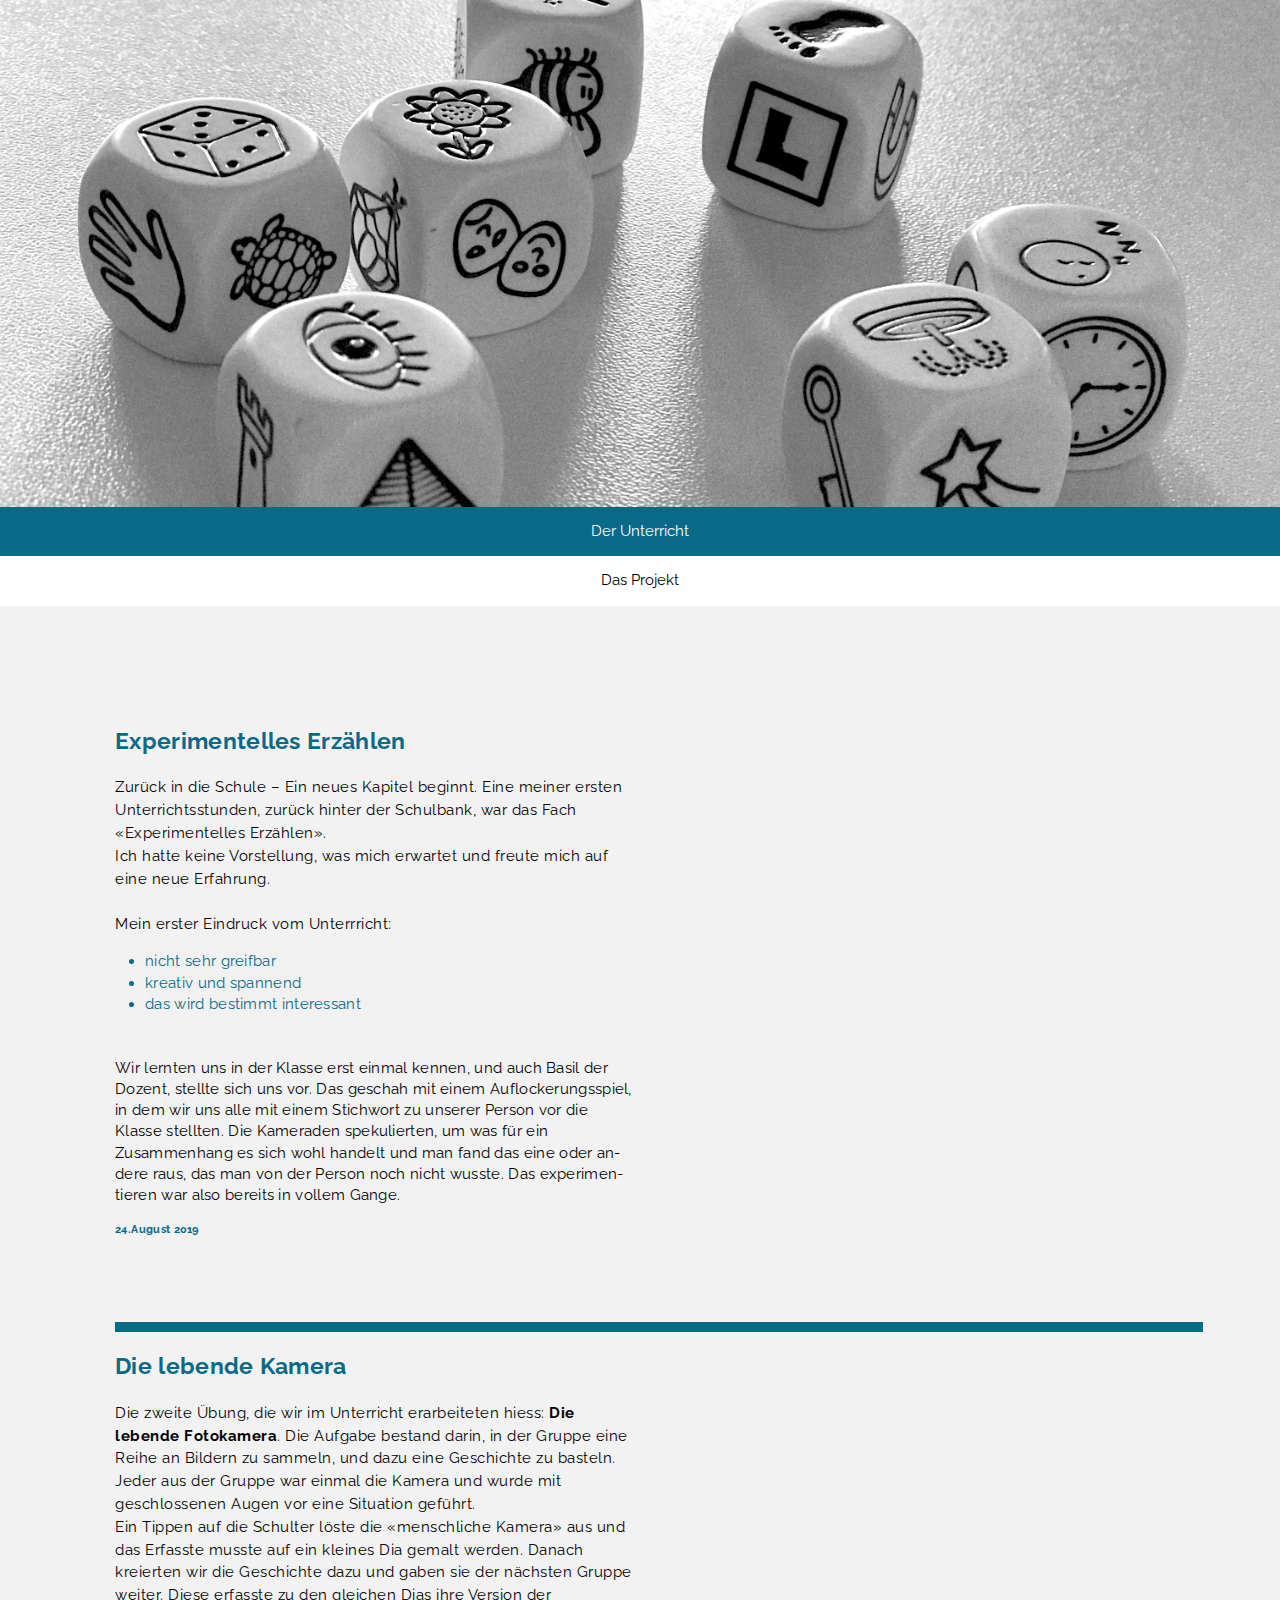
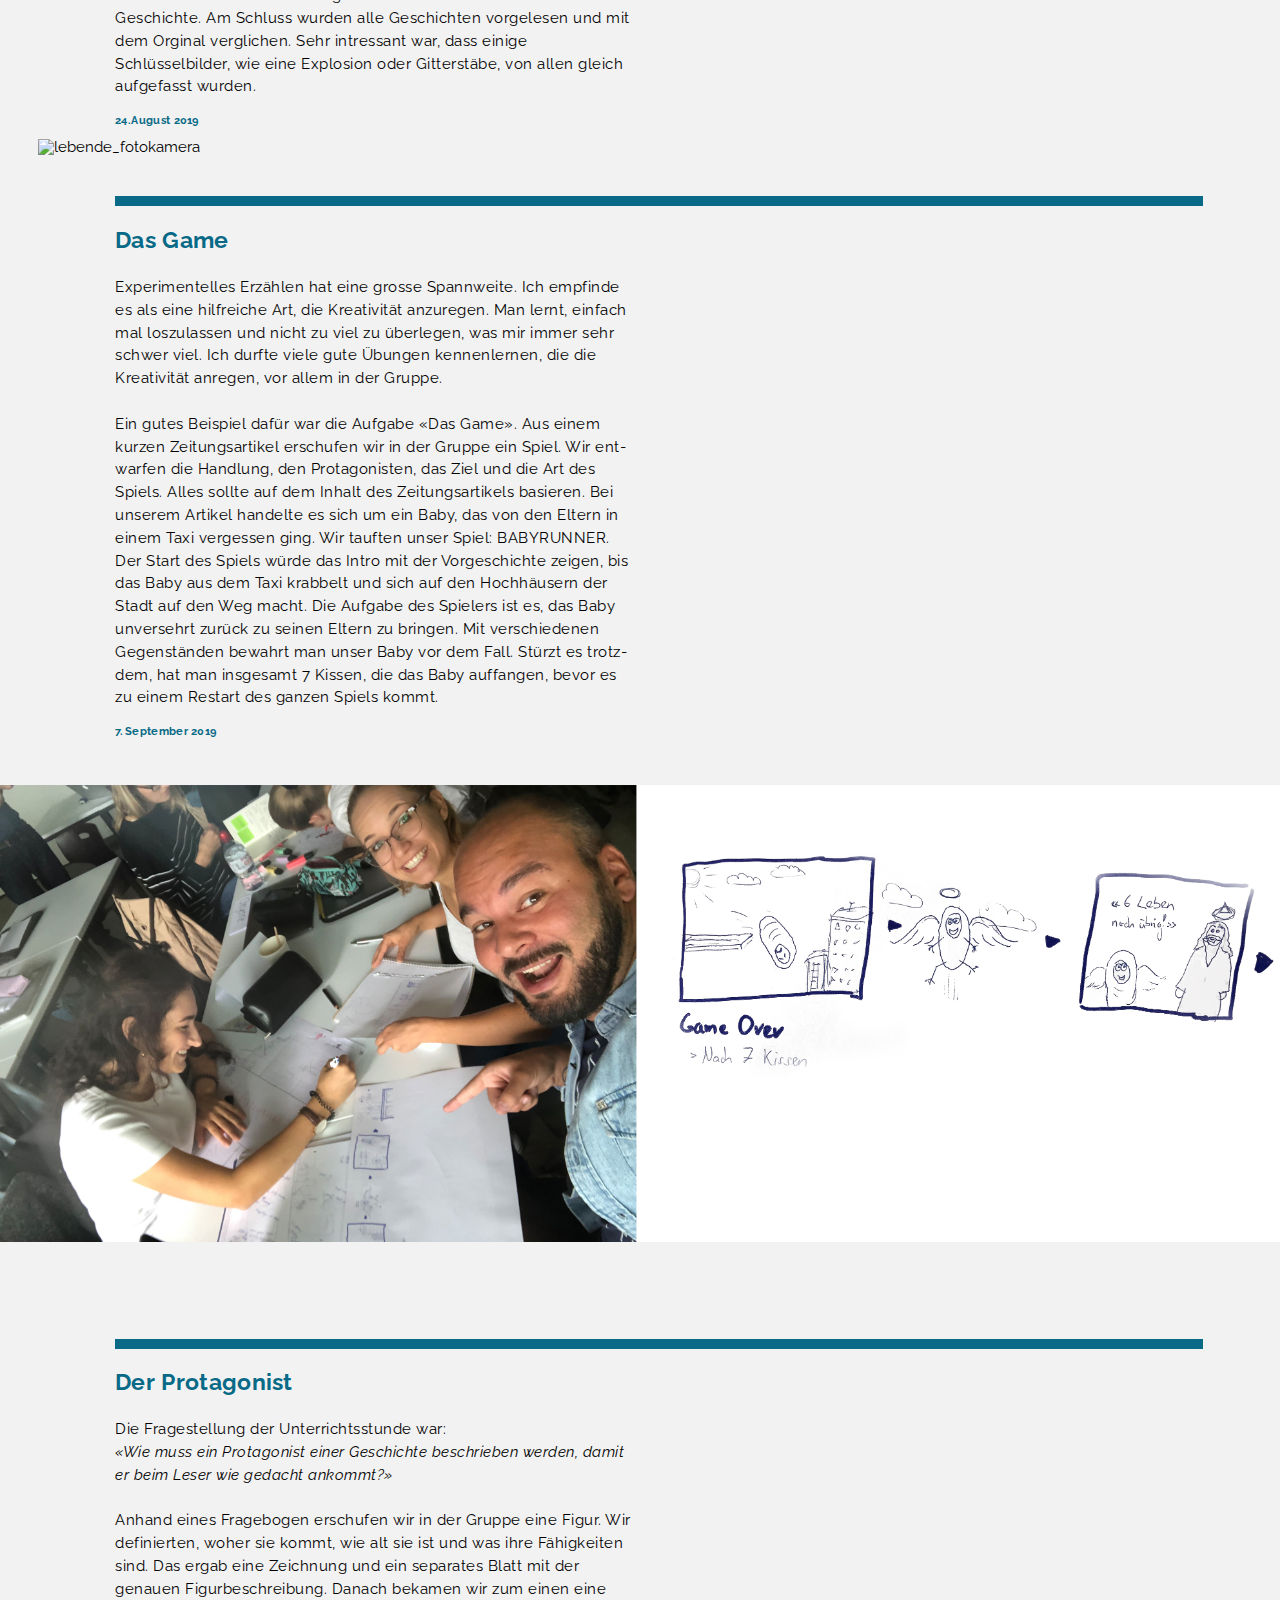
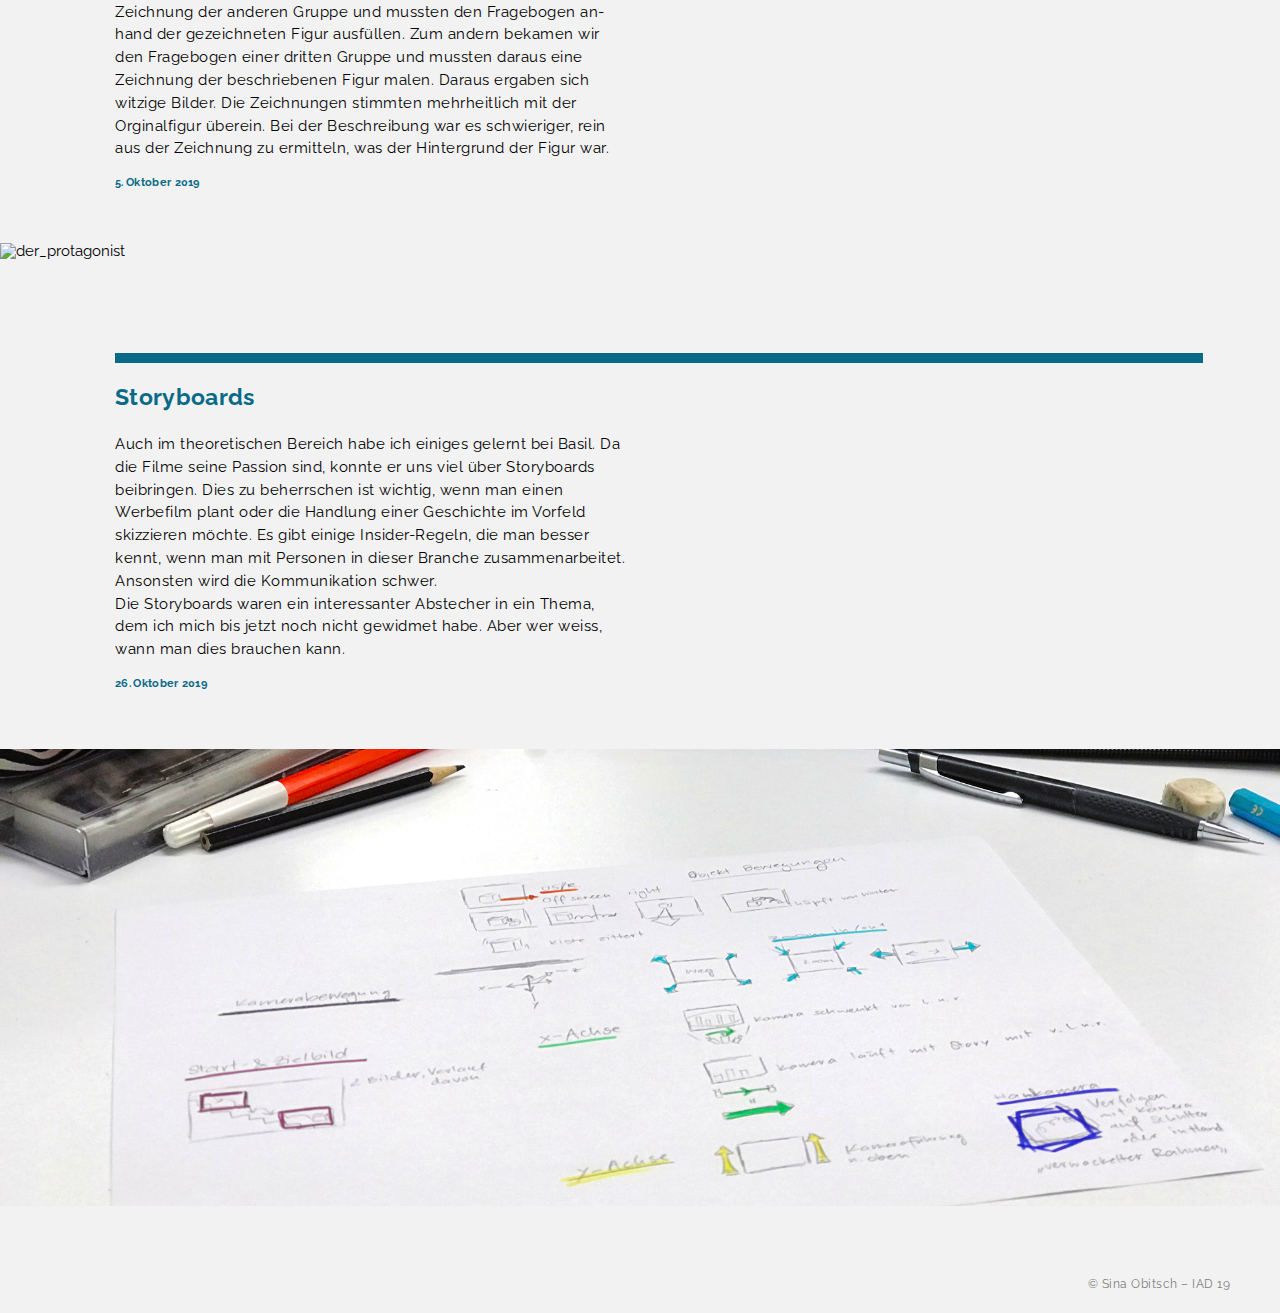
==== commit e1677eb3: "mami korrekture" ====
--- a/docs/index.html
+++ b/docs/index.html
@@ -76,7 +76,7 @@
     Kreativität anregen, vor allem in der Gruppe. <br>
     <br>
 
-    Ein gutes Beispiel dafür war die Aufgabe «Das Game». Aus einem kurzen Zeitungsartikel erschuffen wir
+    Ein gutes Beispiel dafür war die Aufgabe «Das Game». Aus einem kurzen Zeitungsartikel erschufen wir
     in der Gruppe ein Spiel. Wir entwarfen die Handlung, den Protagonisten, das Ziel und die Art des Spiels.
     Alles sollte auf dem Inhalt des Zeitungsartikels basieren. Bei unserem Artikel handelte es sich um ein Baby,
     das von den Eltern in einem Taxi vergessen ging. Wir tauften unser Spiel: BABYRUNNER. Der Start des Spiels
@@ -101,7 +101,7 @@
     <i> «Wie muss ein Protagonist einer Geschichte beschrieben
     werden, damit er beim Leser wie gedacht ankommt?» </i> <Br>
       <br>
-    Anhand eines Fragebogen erschuffen wir in der Gruppe eine Figur. Wir definierten, woher sie kommt,
+    Anhand eines Fragebogen erschufen wir in der Gruppe eine Figur. Wir definierten, woher sie kommt,
     wie alt sie ist und was ihre Fähigkeiten sind. Das ergab eine Zeichnung und ein separates Blatt mit der genauen Figurbeschreibung.
     Danach bekamen wir zum einen eine Zeichnung der anderen Gruppe und mussten den Fragebogen anhand der gezeichneten Figur ausfüllen.
     Zum andern bekamen wir den Fragebogen einer dritten Gruppe und mussten daraus eine Zeichnung der beschriebenen Figur malen.
@@ -126,7 +126,7 @@
     einer Geschichte im Vorfeld skizzieren möchte. Es gibt einige Insider-Regeln, die man besser kennt, wenn man mit
     Personen in dieser Branche zusammenarbeitet. Ansonsten wird die Kommunikation schwer.<br>
     Die Storyboards waren ein interessanter Abstecher in ein Thema, dem ich mich bis jetzt noch nicht gewidmet habe.
-    Aber wer weiss, wann man dies brauchen wird. </p>
+    Aber wer weiss, wann man dies brauchen kann. </p>
 <h3>26.&#x202F;Oktober&nbsp;2019</h3>
 <br> <br>
 </div>
--- a/docs/styles/main.css
+++ b/docs/styles/main.css
@@ -115,10 +115,6 @@
   margin-bottom: 10px;
 }
 
-h4 {font-size: 20px;
-  margin-top: -20px;
-  margin-bottom: -30px;
-}
 
 hr {
   margin-top: 40px;
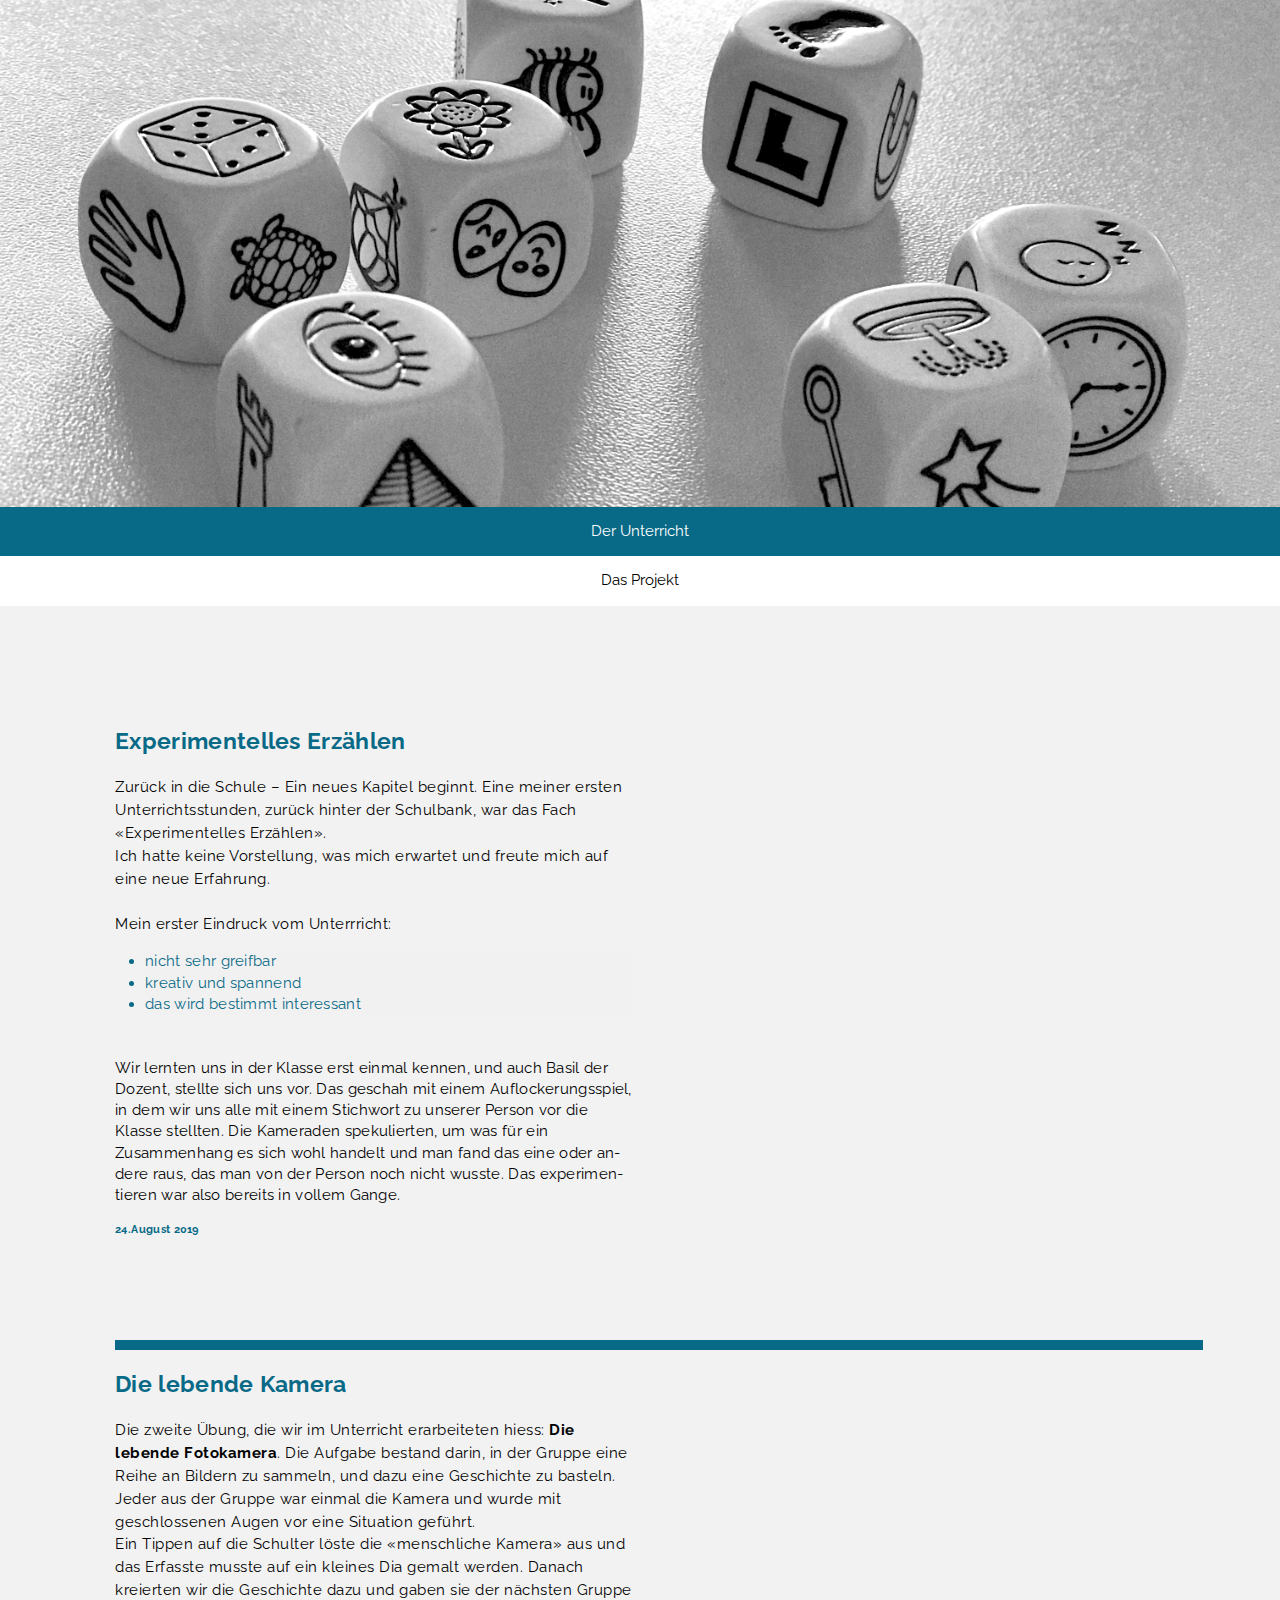
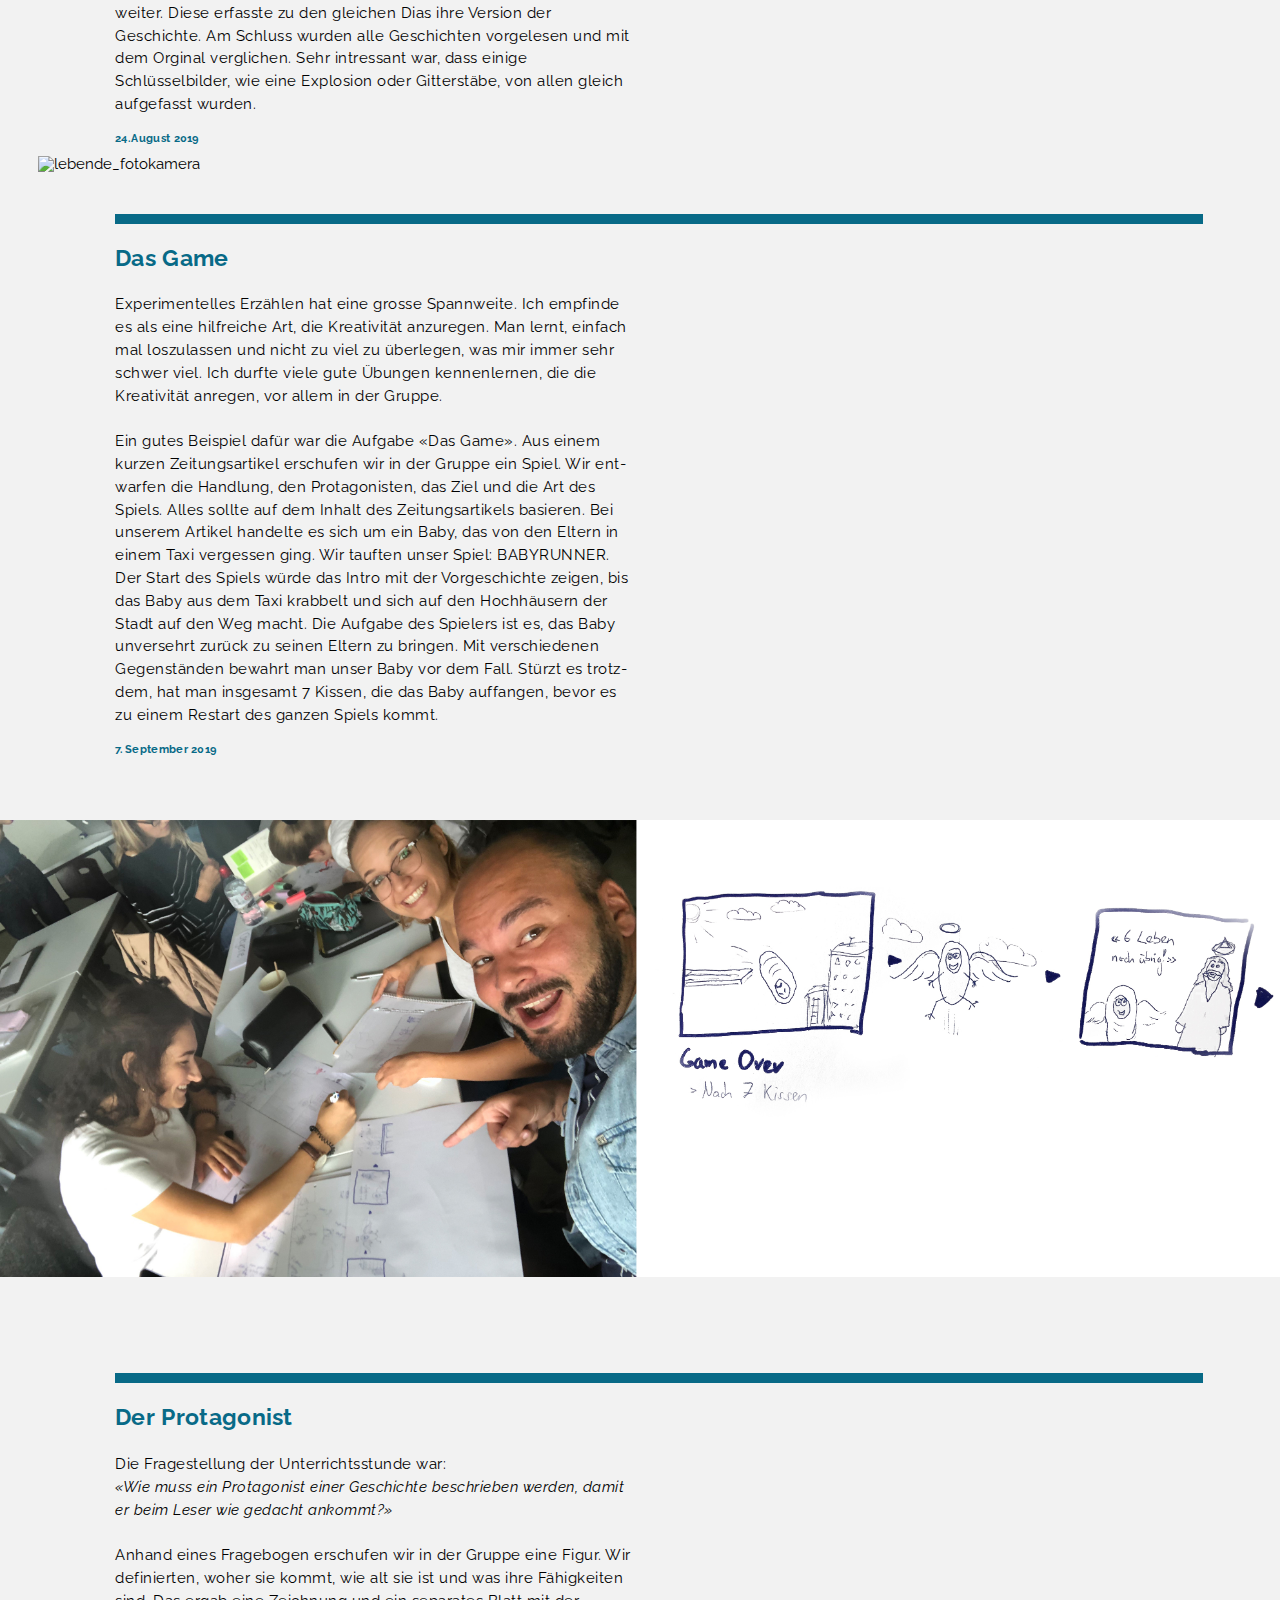
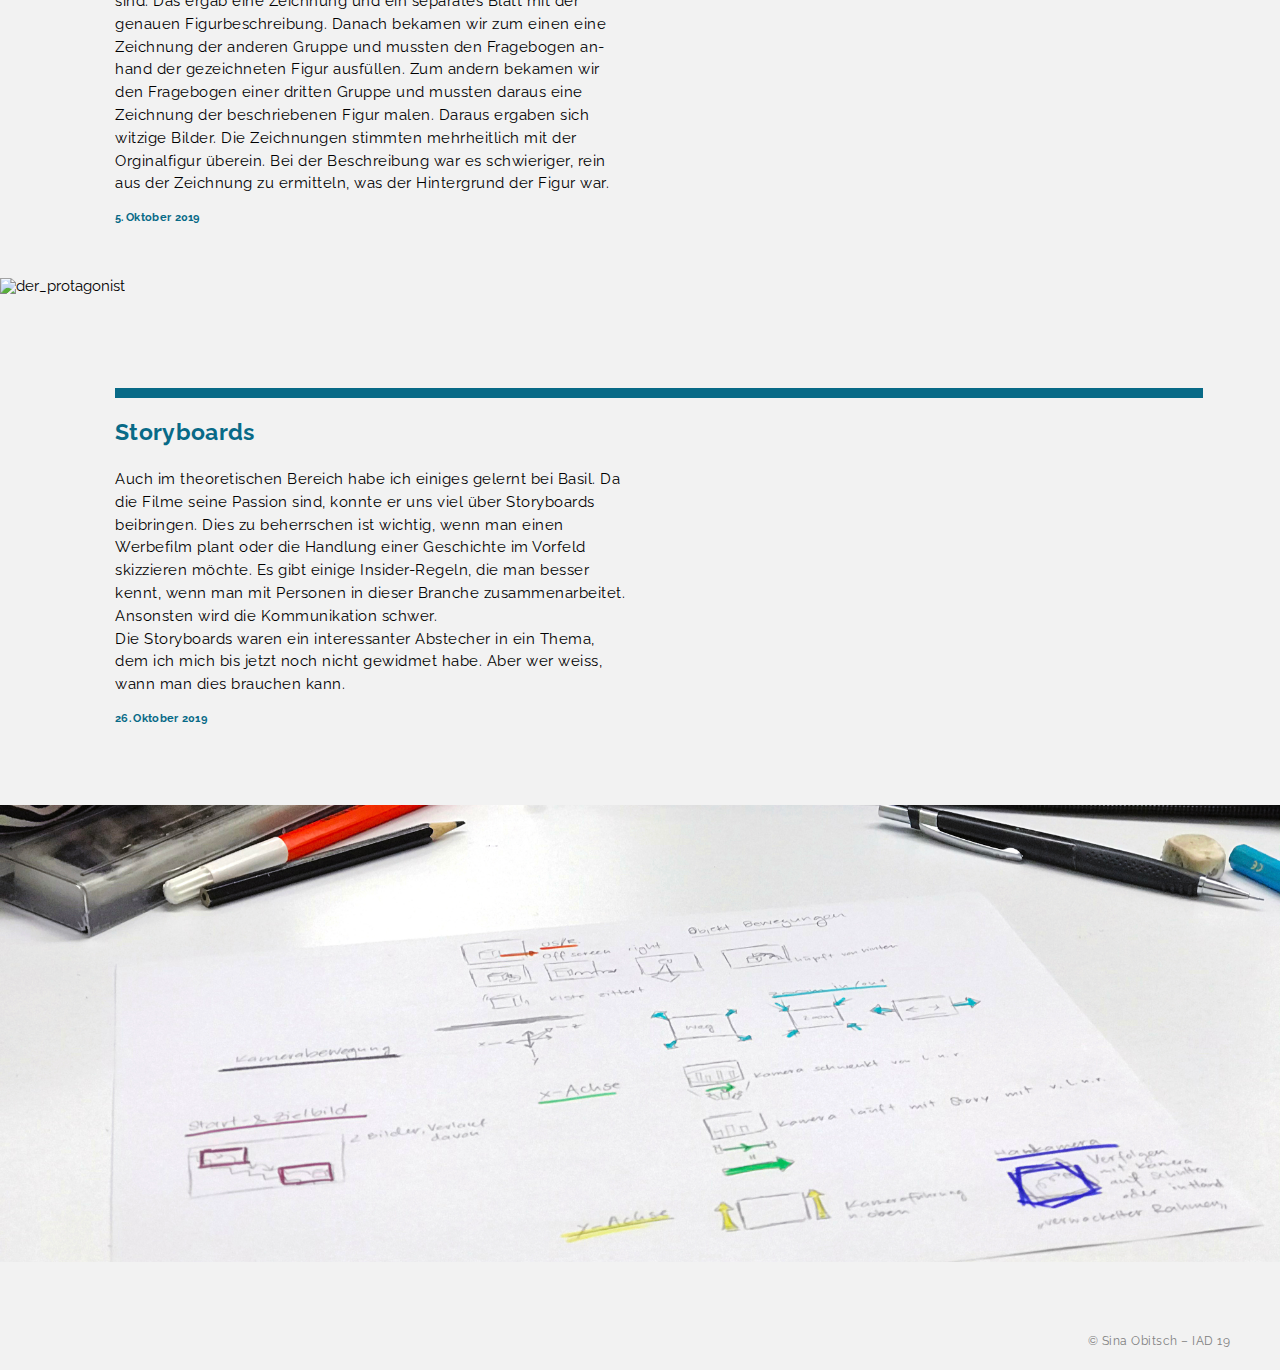
==== commit 8265f80f: "abstände zwischen texte" ====
--- a/docs/index.html
+++ b/docs/index.html
@@ -43,8 +43,7 @@
         </p>
 <h3>24.&#x202F;August&nbsp;2019</h3>
 </div>
-<br> <br>
-
+<br> <br> <br>
 <hr>
 
   <div class="abschnitt1">
@@ -86,7 +85,7 @@
   bevor es zu einem Restart des ganzen Spiels kommt.</p>
 <h3>7.&#x202F;September&nbsp;2019</h3>
 </div>
-<br> <br>
+<br> <br> <br>
 <div class="bild01">
 <img src="./asset/babyrunner.jpg" alt="babyrunner-game" style="width:100%;">
 </div>
@@ -128,7 +127,7 @@
     Die Storyboards waren ein interessanter Abstecher in ein Thema, dem ich mich bis jetzt noch nicht gewidmet habe.
     Aber wer weiss, wann man dies brauchen kann. </p>
 <h3>26.&#x202F;Oktober&nbsp;2019</h3>
-<br> <br>
+<br> <br> <br>
 </div>
 
 
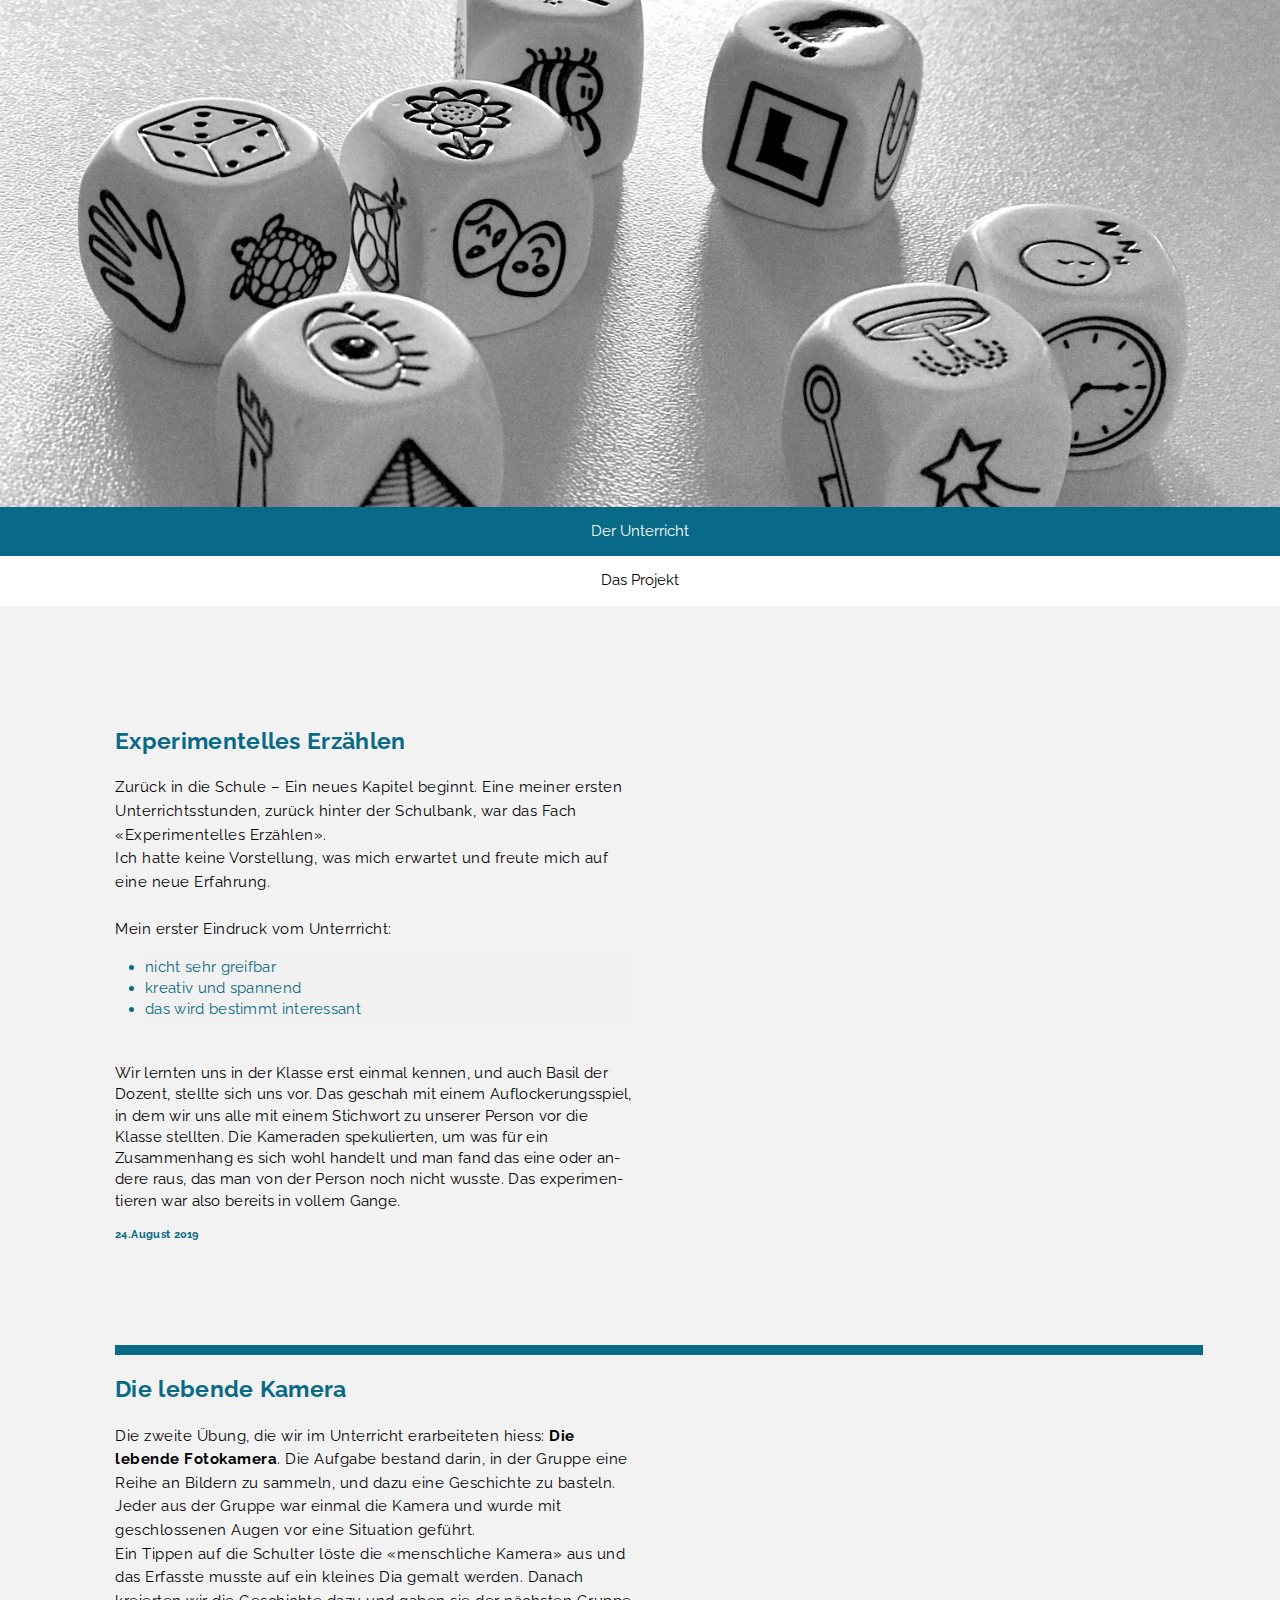
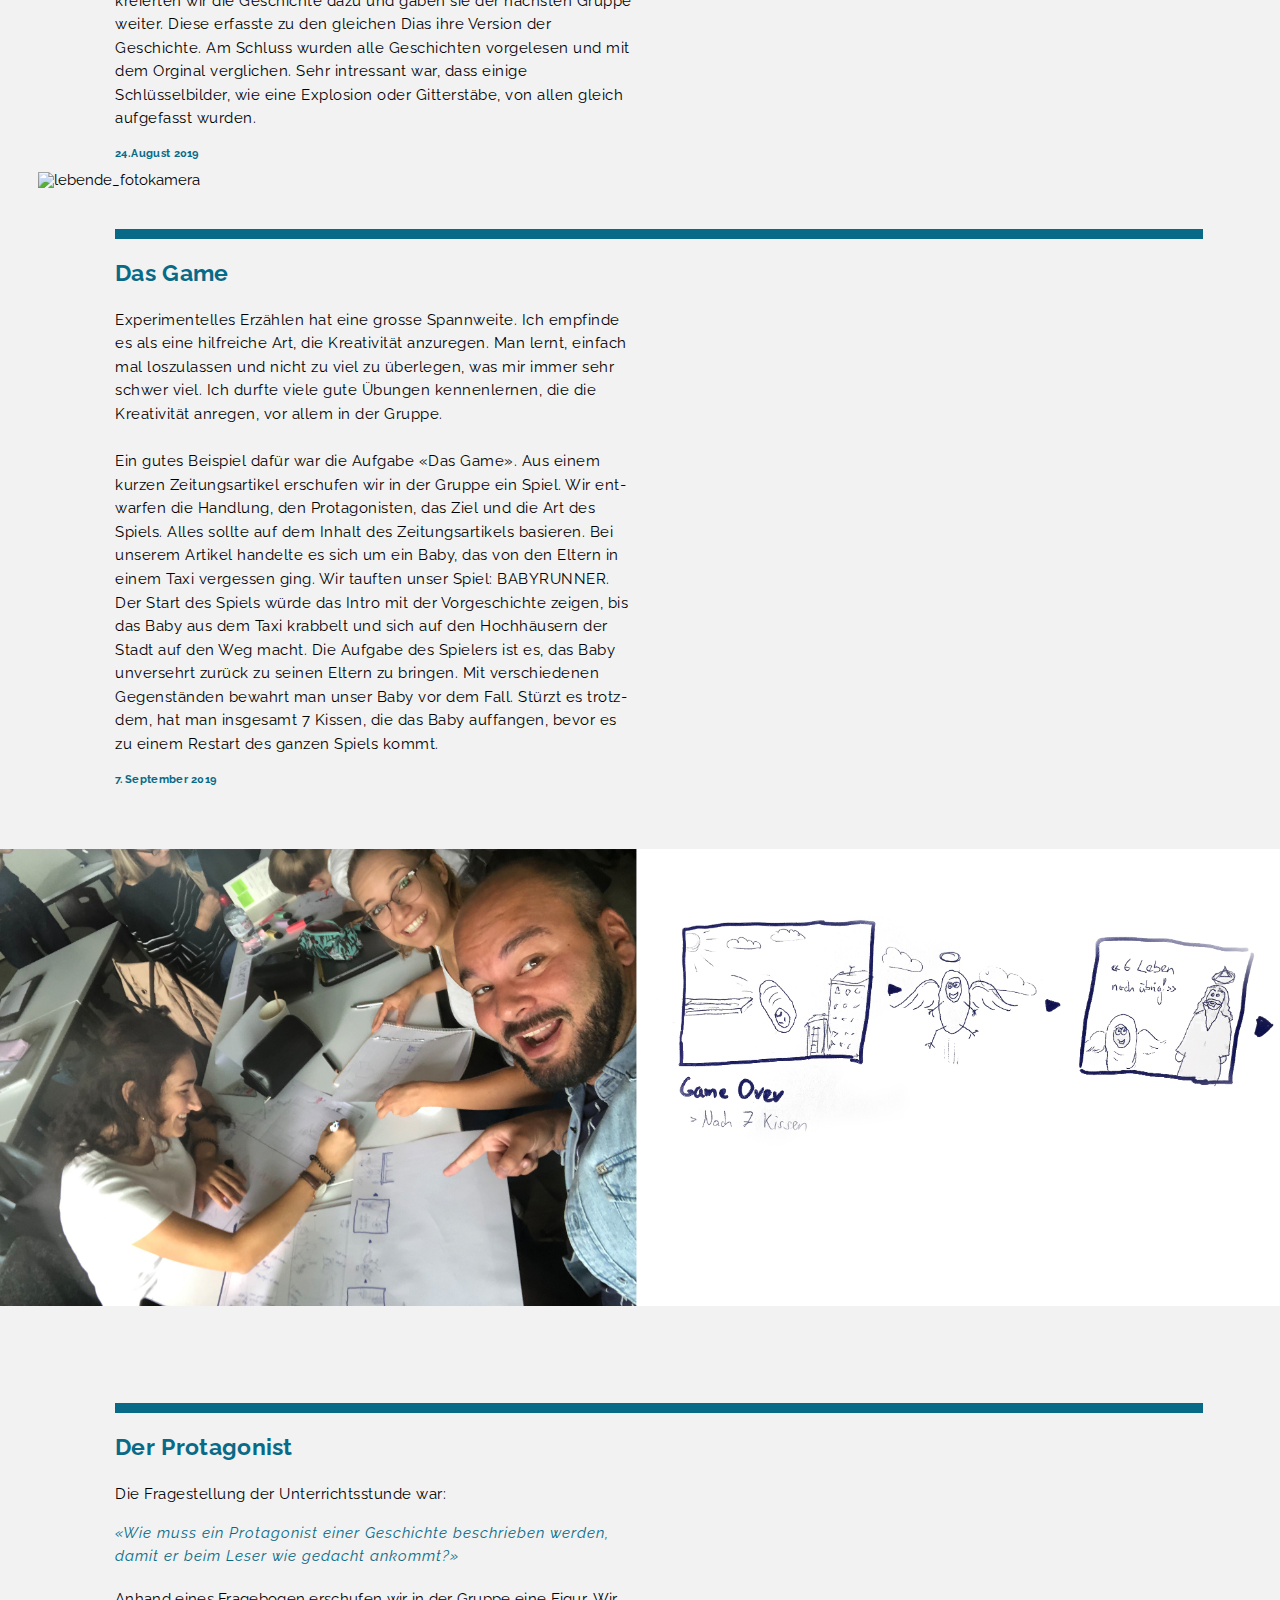
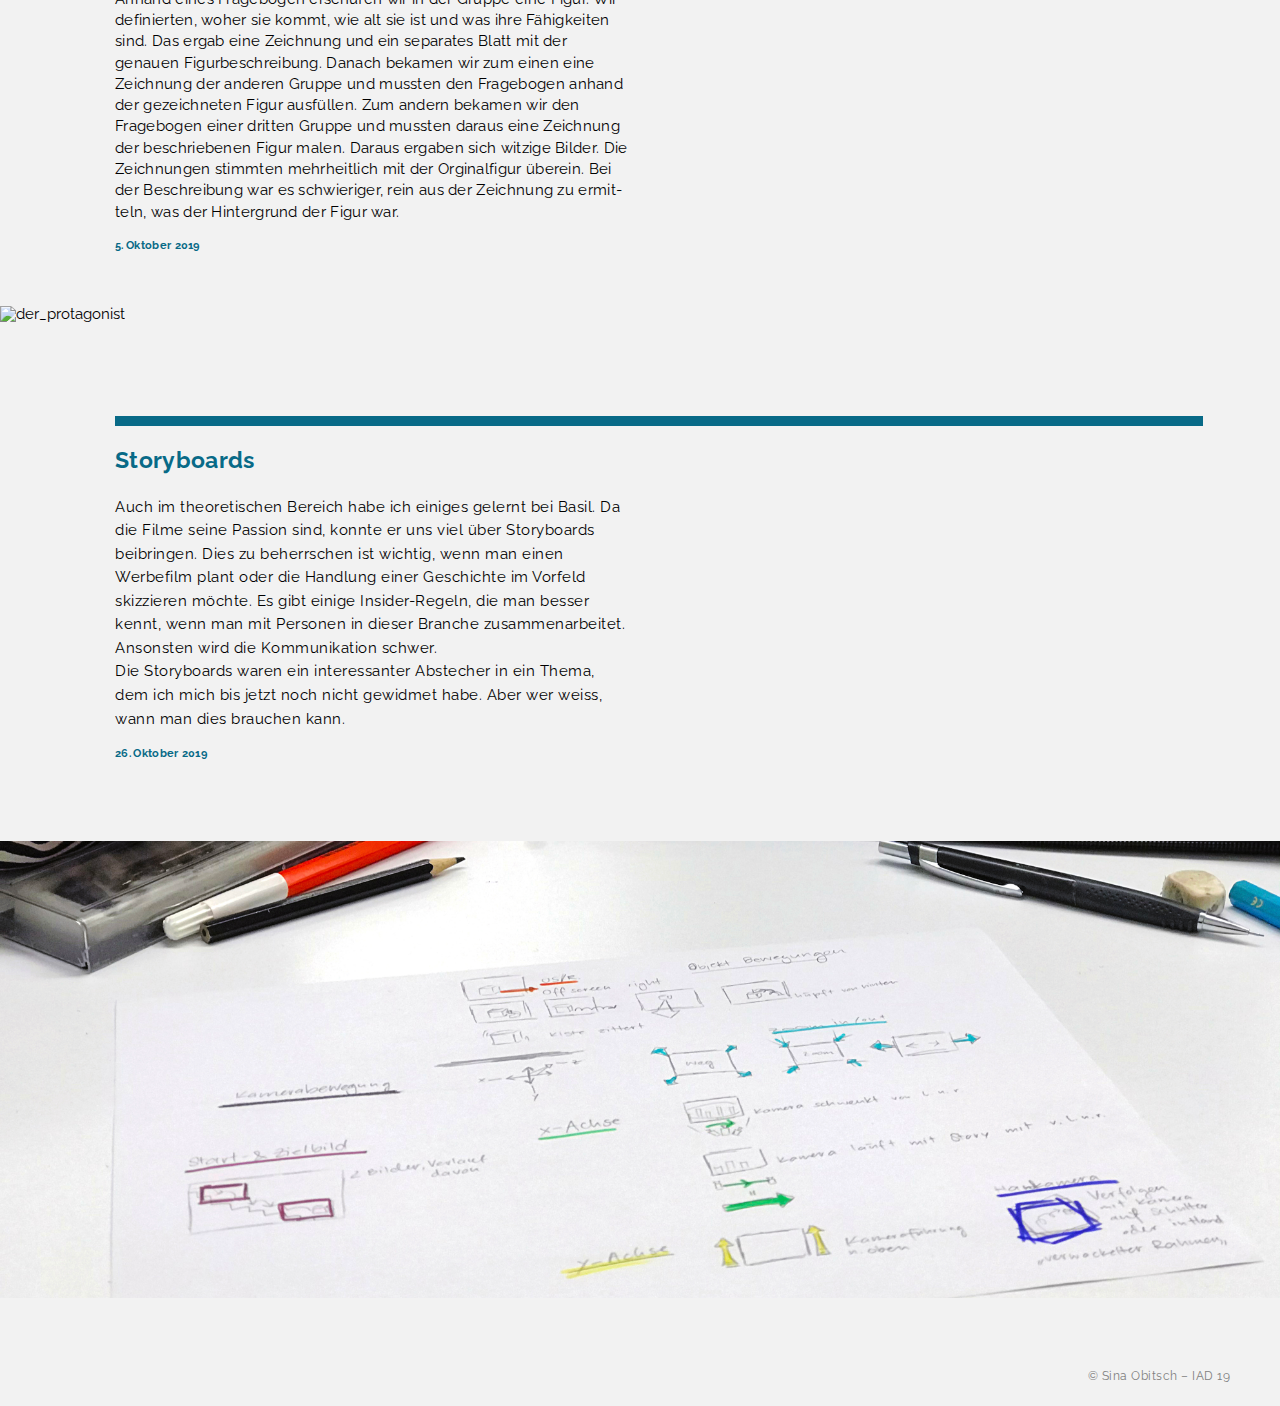
==== commit 8370e8cf: "direkte rede blau italic" ====
--- a/docs/index.html
+++ b/docs/index.html
@@ -96,9 +96,9 @@
 
 <div class="abschnitt1">
   <h2>Der Protagonist </h2>
-  <p> Die Fragestellung der Unterrichtsstunde war: <br>
-    <i> «Wie muss ein Protagonist einer Geschichte beschrieben
-    werden, damit er beim Leser wie gedacht ankommt?» </i> <Br>
+  <p> Die Fragestellung der Unterrichtsstunde war:
+    <div class="blauitalic">«Wie muss ein Protagonist einer Geschichte beschrieben
+    werden, damit er beim Leser wie gedacht ankommt?» </div>
       <br>
     Anhand eines Fragebogen erschufen wir in der Gruppe eine Figur. Wir definierten, woher sie kommt,
     wie alt sie ist und was ihre Fähigkeiten sind. Das ergab eine Zeichnung und ein separates Blatt mit der genauen Figurbeschreibung.
--- a/docs/styles/main.css
+++ b/docs/styles/main.css
@@ -14,7 +14,7 @@
 
 p{
   letter-spacing: 0.5px;
-  line-height: 1.5;
+  line-height: 1.55;
 }
 
     ul.menu {
@@ -124,7 +124,7 @@
   border: none;
 }
 
-div.flomigeschichte{
+div.blauitalic{
   letter-spacing: 1px;
   line-height: 1.5;
   font-style: italic;
